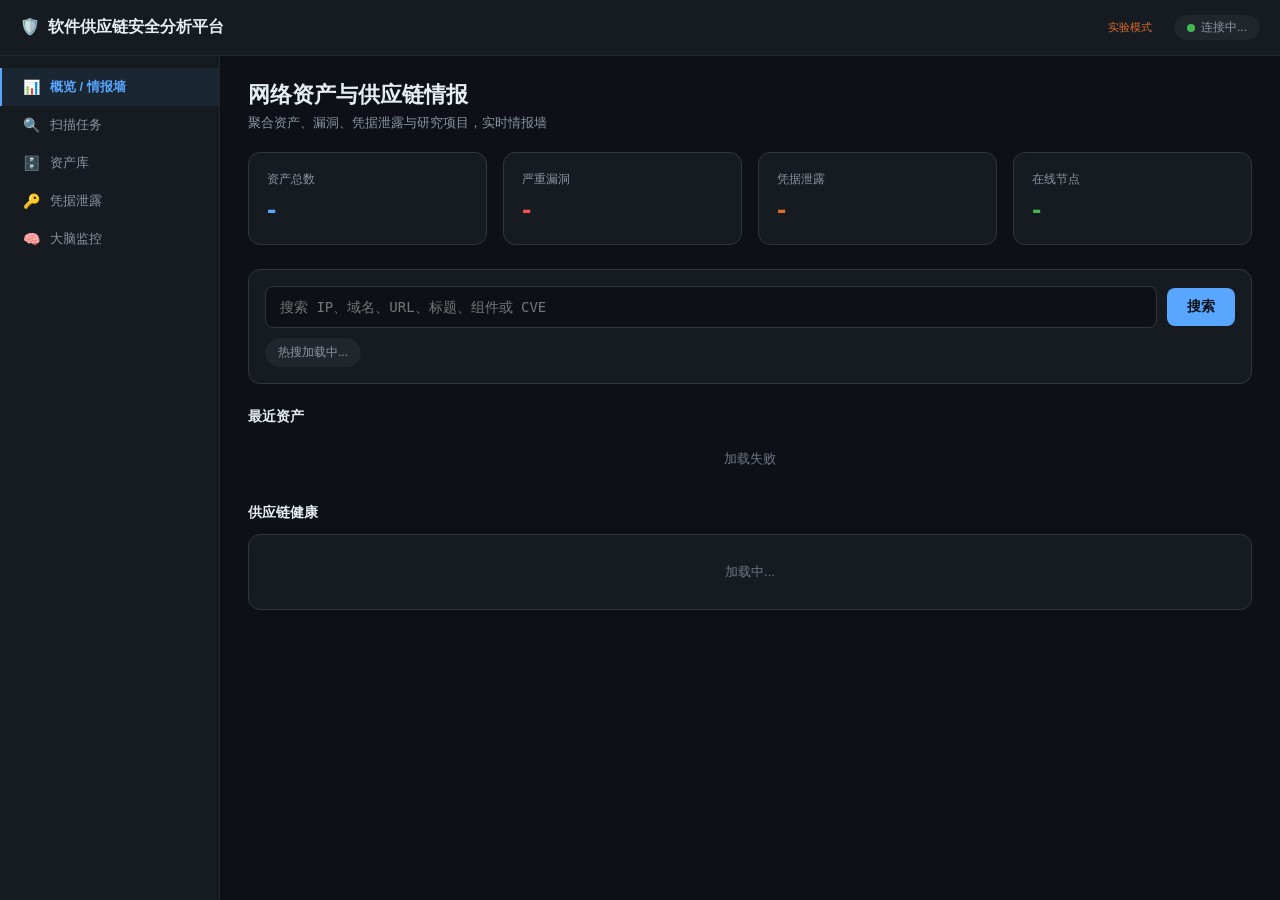
==== dashboard.html @ 1a02d007 "Add dashboard.html (Grok week-goal: notifier+Dify special+confidence)" ====
<!DOCTYPE html>
<html lang="zh-CN">
<head>
<meta charset="UTF-8">
<meta name="viewport" content="width=device-width, initial-scale=1.0">
<title>软件供应链安全分析平台</title>
<style>
/* ========== 设计令牌（GitHub 深色） ========== */
:root {
  --bg-primary: #0d1117;
  --bg-secondary: #161b22;
  --bg-tertiary: #21262d;
  --bg-inset: #12161c;
  --border: #30363d;
  --border-muted: #21262d;
  --text-primary: #e6edf3;
  --text-secondary: #8b949e;
  --text-tertiary: #6e7681;
  --accent-blue: #58a6ff;
  --accent-green: #3fb950;
  --accent-red: #f85149;
  --accent-orange: #db6d28;
  --accent-purple: #bc8cff;
  --sidebar-width: 220px;
  --topbar-height: 56px;
  --radius: 12px;
  --radius-sm: 8px;
  --font-mono: ui-monospace, SFMono-Regular, "SF Mono", Menlo, Consolas, monospace;
}
* { margin: 0; padding: 0; box-sizing: border-box; }
body {
  font-family: -apple-system, BlinkMacSystemFont, "Segoe UI", "PingFang SC", "Microsoft YaHei", sans-serif;
  background: var(--bg-primary);
  color: var(--text-primary);
  min-height: 100vh;
}
a { color: var(--accent-blue); text-decoration: none; }
a:hover { text-decoration: underline; }

/* ========== 顶部栏 ========== */
.topbar {
  position: fixed; top: 0; left: 0; right: 0;
  height: var(--topbar-height);
  background: var(--bg-secondary);
  border-bottom: 1px solid var(--border-muted);
  display: flex; align-items: center; padding: 0 20px;
  z-index: 100;
}
.topbar .brand { font-size: 16px; font-weight: 600; color: var(--text-primary); }
.topbar .brand-icon { color: var(--accent-blue); margin-right: 8px; }
.topbar .spacer { flex: 1; }
.topbar .status-badge {
  display: inline-flex; align-items: center; gap: 6px;
  padding: 3px 12px; border-radius: 20px; font-size: 12px;
  background: var(--bg-tertiary); color: var(--text-secondary);
  border: 1px solid var(--border-muted);
}
.topbar .status-dot { width: 8px; height: 8px; border-radius: 50%; background: var(--accent-green); }

/* ========== 侧边栏 ========== */
.sidebar {
  position: fixed; top: var(--topbar-height); bottom: 0; left: 0;
  width: var(--sidebar-width);
  background: var(--bg-secondary);
  border-right: 1px solid var(--border-muted);
  padding-top: 12px;
  z-index: 90;
}
.sidebar-item {
  display: flex; align-items: center; gap: 10px;
  padding: 10px 20px;
  color: var(--text-secondary);
  font-size: 13px;
  cursor: pointer;
  border-left: 2px solid transparent;
  user-select: none;
}
.sidebar-item:hover { color: var(--text-primary); background: var(--bg-tertiary); }
.sidebar-item.active {
  color: var(--accent-blue);
  border-left-color: var(--accent-blue);
  background: rgba(88, 166, 255, 0.08);
  font-weight: 600;
}
.sidebar-item .icon { width: 18px; text-align: center; font-size: 14px; }

/* ========== 主内容区 ========== */
.main {
  margin-left: var(--sidebar-width);
  padding-top: var(--topbar-height);
  min-height: 100vh;
}
.view { display: none; padding: 24px 28px; max-width: 1400px; }
.view.active { display: block; }
.page-title { font-size: 22px; font-weight: 600; margin-bottom: 4px; }
.page-desc { color: var(--text-secondary); font-size: 13px; margin-bottom: 20px; }

/* ========== KPI 卡片 ========== */
.kpi-grid { display: grid; grid-template-columns: repeat(auto-fit, minmax(180px, 1fr)); gap: 16px; margin-bottom: 24px; }
.kpi-card {
  background: var(--bg-secondary);
  border: 1px solid var(--border);
  border-radius: var(--radius);
  padding: 18px;
}
.kpi-card .label { color: var(--text-secondary); font-size: 12px; }
.kpi-card .value { font-size: 28px; font-weight: 700; margin-top: 6px; }
.kpi-card .value.blue { color: var(--accent-blue); }
.kpi-card .value.green { color: var(--accent-green); }
.kpi-card .value.red { color: var(--accent-red); }
.kpi-card .value.orange { color: var(--accent-orange); }
.kpi-card .value.purple { color: var(--accent-purple); }

/* ========== 通用卡片 ========== */
.card {
  background: var(--bg-secondary);
  border: 1px solid var(--border);
  border-radius: var(--radius);
  padding: 16px;
  margin-bottom: 16px;
}
.card h3 { font-size: 14px; font-weight: 600; margin-bottom: 12px; color: var(--text-primary); }
.card-header {
  display: flex; justify-content: space-between; align-items: center;
  margin-bottom: 12px; flex-wrap: wrap; gap: 8px;
}
.section-label { font-size: 14px; font-weight: 600; margin: 24px 0 12px; color: var(--text-primary); }

/* ========== 节点卡片 ========== */
.nodes-grid { display: grid; grid-template-columns: repeat(auto-fit, minmax(320px, 1fr)); gap: 16px; }
.node-card { background: var(--bg-secondary); border: 1px solid var(--border); border-radius: var(--radius); padding: 16px; }
.node-card.offline { opacity: 0.55; }
.node-head { display: flex; justify-content: space-between; align-items: center; margin-bottom: 12px; }
.node-name { font-weight: 600; font-size: 14px; }
.node-id { color: var(--text-secondary); font-size: 12px; font-family: var(--font-mono); }
.badge {
  padding: 2px 10px; border-radius: 20px; font-size: 11px; font-weight: 500;
}
.badge.online { background: rgba(63, 185, 80, .15); color: var(--accent-green); border: 1px solid rgba(63,185,80,.3); }
.badge.offline { background: rgba(248, 81, 73, .15); color: var(--accent-red); border: 1px solid rgba(248,81,73,.3); }
.metric-row { display: flex; justify-content: space-between; padding: 4px 0; font-size: 12px; }
.metric-row .k { color: var(--text-secondary); }
.metric-row .v { font-family: var(--font-mono); }
.bar { height: 6px; background: var(--bg-tertiary); border-radius: 3px; overflow: hidden; margin: 4px 0 8px; }
.bar-fill { height: 100%; border-radius: 3px; }
.bar-fill.cpu { background: var(--accent-blue); }
.bar-fill.mem { background: var(--accent-orange); }
.bar-fill.disk { background: var(--accent-green); }

/* ========== 图表区 ========== */
.charts { display: grid; grid-template-columns: repeat(auto-fit, minmax(320px, 1fr)); gap: 16px; margin-bottom: 16px; }
.chart-card { background: var(--bg-secondary); border: 1px solid var(--border); border-radius: var(--radius); padding: 16px; }
.chart-card h3 { font-size: 14px; margin-bottom: 12px; }

/* ========== 资产表 ========== */
.asset-table { width: 100%; border-collapse: collapse; font-size: 12px; }
.asset-table th { color: var(--text-secondary); text-align: left; padding: 8px; border-bottom: 1px solid var(--border); font-weight: 500; white-space: nowrap; }
.asset-table td { padding: 8px; border-bottom: 1px solid var(--border-muted); }
.asset-table tr:hover td { background: var(--bg-inset); }
.asset-table .mono { font-family: var(--font-mono); }
.asset-table .host { color: var(--accent-blue); }

/* ========== 实验列表 ========== */
.exp-item { background: var(--bg-secondary); border: 1px solid var(--border); border-radius: var(--radius-sm); padding: 10px 14px; margin-bottom: 8px; font-size: 13px; }
.exp-status { font-weight: 600; }
.exp-status.completed { color: var(--accent-green); }
.exp-status.error { color: var(--accent-red); }
.exp-status.planned { color: var(--accent-orange); }
.exp-detail { display: none; margin-top: 10px; }
.exp-detail .metric-row { padding: 6px 0; border-bottom: 1px solid var(--border-muted); }
.exp-detail .metric-row:last-child { border-bottom: none; }
.evidence-box { background: var(--bg-inset); border: 1px solid var(--border-muted); border-radius: var(--radius-sm); padding: 8px 12px; margin: 6px 0; }
.evidence-box .ev-target { font-family: var(--font-mono); color: var(--accent-blue); font-size: 12px; margin-bottom: 4px; }
.vuln-item { color: var(--accent-red); }
.vuln-high { color: var(--accent-orange); }
.secret-item { color: var(--accent-red); font-family: var(--font-mono); }

/* ========== 研究大脑 ========== */
.project-row { background: var(--bg-inset); border: 1px solid var(--border-muted); border-radius: var(--radius-sm); padding: 10px 12px; margin: 6px 0; display: flex; justify-content: space-between; align-items: center; }
.project-row .asset-num { color: var(--accent-blue); font-weight: 600; font-size: 18px; }
.rank-item { display: flex; justify-content: space-between; padding: 4px 0; font-size: 12px; }
.rank-top { color: var(--accent-orange); font-weight: 700; }

/* ========== 凭据泄露 ========== */
.leak-item { background: var(--bg-inset); border: 1px solid var(--border-muted); border-radius: var(--radius-sm); padding: 10px 12px; margin: 6px 0; }
.leak-item .leak-key { font-family: var(--font-mono); color: var(--accent-red); font-size: 12px; word-break: break-all; }
.leak-item .leak-meta { color: var(--text-secondary); font-size: 11px; margin-top: 4px; }
.tag { display: inline-block; padding: 1px 8px; border-radius: 4px; font-size: 11px; background: var(--bg-tertiary); color: var(--text-secondary); margin-right: 6px; }
.tag.blue { color: var(--accent-blue); }
.tag.green { color: var(--accent-green); }

/* ========== 对话 ========== */
.chat-box { background: var(--bg-secondary); border: 1px solid var(--border); border-radius: var(--radius); padding: 16px; }
.chat-history { max-height: 280px; overflow-y: auto; margin-bottom: 12px; }
.msg { margin-bottom: 8px; padding: 8px 12px; border-radius: var(--radius-sm); font-size: 13px; white-space: pre-wrap; line-height: 1.6; }
.msg.user { background: var(--bg-tertiary); text-align: right; }
.msg.bot { background: var(--bg-inset); border: 1px solid var(--border-muted); }
.chat-input { display: flex; gap: 8px; }
.chat-input input {
  flex: 1; background: var(--bg-primary); border: 1px solid var(--border);
  color: var(--text-primary); padding: 10px 12px; border-radius: var(--radius-sm);
  font-size: 14px; outline: none;
}
.chat-input input:focus { border-color: var(--accent-blue); }
.btn {
  background: var(--accent-blue); color: var(--bg-primary);
  border: none; padding: 10px 20px; border-radius: var(--radius-sm);
  cursor: pointer; font-size: 14px; font-weight: 600;
}
.btn:hover { filter: brightness(1.1); }
.btn-secondary {
  background: var(--bg-tertiary); color: var(--text-primary);
  border: 1px solid var(--border); padding: 8px 14px; border-radius: var(--radius-sm);
  cursor: pointer; font-size: 12px;
}
.btn-secondary:hover { background: var(--border); }
.chips { display: flex; gap: 8px; flex-wrap: wrap; margin-top: 12px; }
.chip {
  background: var(--bg-tertiary); color: var(--text-secondary);
  border: 1px solid var(--border-muted); padding: 5px 12px; border-radius: 20px;
  cursor: pointer; font-size: 12px;
}
.chip:hover { color: var(--text-primary); border-color: var(--border); }
.empty-hint { color: var(--text-tertiary); font-size: 13px; padding: 12px 0; text-align: center; }
.hint { color: var(--text-secondary); font-size: 12px; }
.skeleton { background: var(--bg-tertiary); border-radius: 4px; animation: pulse 1.5s infinite; }
@keyframes pulse { 0%,100% { opacity: 1; } 50% { opacity: .5; } }

/* ========== 扫描视图 ========== */
.query-box { display: flex; align-items: center; gap: 10px; }
.query-input {
  flex: 1; background: var(--bg-primary); border: 1px solid var(--border);
  color: var(--text-primary); padding: 12px 14px; border-radius: var(--radius-sm);
  font-family: var(--font-mono); font-size: 14px; outline: none;
}
.query-input:focus { border-color: var(--accent-blue); }
.progress-track { height: 12px; background: var(--bg-tertiary); border-radius: 6px; overflow: hidden; }
.progress-fill { height: 100%; background: var(--accent-blue); border-radius: 6px; transition: width .5s; }
.timeline { display: flex; gap: 0; margin-top: 12px; }
.timeline-step { flex: 1; text-align: center; padding: 8px; font-size: 12px; color: var(--text-secondary); position: relative; }
.timeline-step.done { color: var(--accent-green); }
.timeline-step.active { color: var(--accent-blue); font-weight: 600; }
.timeline-step::before {
  content: ''; position: absolute; top: -8px; left: 50%; transform: translateX(-50%);
  width: 8px; height: 8px; border-radius: 50%; background: var(--bg-tertiary);
}
.timeline-step.done::before { background: var(--accent-green); }
.timeline-step.active::before { background: var(--accent-blue); }

/* ========== 抽屉 ========== */
.drawer {
  position: fixed; top: var(--topbar-height); right: 0; bottom: 0;
  width: 540px; background: var(--bg-secondary);
  border-left: 1px solid var(--border);
  transform: translateX(100%); transition: transform .3s ease;
  z-index: 95; overflow-y: auto; padding: 20px;
}
.drawer.open { transform: translateX(0); }
.drawer-overlay {
  position: fixed; top: var(--topbar-height); right: 0; bottom: 0; left: var(--sidebar-width);
  background: rgba(0,0,0,.5); display: none; z-index: 94;
}
.drawer-overlay.open { display: block; }
.drawer-tabs { display: flex; gap: 16px; border-bottom: 1px solid var(--border); margin: 12px 0; }
.drawer-tab { padding: 8px 4px; font-size: 12px; color: var(--text-secondary); cursor: pointer; border-bottom: 2px solid transparent; }
.drawer-tab.active { color: var(--accent-blue); border-bottom-color: var(--accent-blue); font-weight: 600; }
.vuln-card { background: var(--bg-inset); border: 1px solid var(--border-muted); border-radius: var(--radius-sm); padding: 12px 14px; margin: 8px 0; }
.vuln-card .cve-id { font-family: var(--font-mono); font-size: 13px; }
.vuln-card .severity { font-size: 12px; font-weight: 600; }

@media (max-width: 900px) {
  .sidebar { display: none; }
  .main { margin-left: 0; }
  .drawer { width: 100%; }
}
</style>
</head>
<body>

<!-- ========== 顶部栏 ========== -->
<div class="topbar">
  <div class="brand"><span class="brand-icon">🛡️</span>软件供应链安全分析平台</div>
  <div class="spacer"></div>
  <span class="badge" style="color:var(--accent-orange);border-color:var(--accent-orange);margin-right:12px" id="mode-badge">实验模式</span>
  <div class="status-badge"><span class="status-dot"></span><span id="topbar-status">连接中...</span></div>
</div>

<!-- ========== 侧边栏 ========== -->
<div class="sidebar">
  <div class="sidebar-item active" data-view="overview" onclick="switchView('overview')"><span class="icon">📊</span>概览 / 情报墙</div>
  <div class="sidebar-item" data-view="scan" onclick="switchView('scan')"><span class="icon">🔍</span>扫描任务</div>
  <div class="sidebar-item" data-view="assets" onclick="switchView('assets')"><span class="icon">🗄️</span>资产库</div>
  <div class="sidebar-item" data-view="leaks" onclick="switchView('leaks')"><span class="icon">🔑</span>凭据泄露</div>
  <div class="sidebar-item" data-view="brain" onclick="switchView('brain')"><span class="icon">🧠</span>大脑监控</div>
</div>

<!-- ========== 主内容 ========== -->
<div class="main">

  <!-- ===== 概览 / 情报墙 ===== -->
  <div class="view active" id="view-overview">
    <div class="page-title">网络资产与供应链情报</div>
    <div class="page-desc">聚合资产、漏洞、凭据泄露与研究项目，实时情报墙</div>
    <div class="kpi-grid">
      <div class="kpi-card"><div class="label">资产总数</div><div class="value blue" id="kpi-assets">-</div></div>
      <div class="kpi-card"><div class="label">严重漏洞</div><div class="value red" id="kpi-vulns">-</div></div>
      <div class="kpi-card"><div class="label">凭据泄露</div><div class="value orange" id="kpi-leaks">-</div></div>
      <div class="kpi-card"><div class="label">在线节点</div><div class="value green" id="kpi-nodes">-</div></div>
    </div>
    <div class="card">
      <div class="query-box">
        <input class="query-input" id="overview-search" placeholder="搜索 IP、域名、URL、标题、组件或 CVE" onkeydown="if(event.key==='Enter')searchOverview()">
        <button class="btn" onclick="searchOverview()">搜索</button>
      </div>
      <div class="chips" id="hot-chips" style="margin-top:10px">
        <span class="chip" style="background:var(--bg-tertiary);color:var(--text-secondary);cursor:default">热搜加载中...</span>
      </div>
    </div>
    <div class="section-label">最近资产</div>
    <div id="overview-assets"><div class="empty-hint">加载中...</div></div>
    <div class="section-label">供应链健康</div>
    <div class="card" id="supply-overview"><div class="empty-hint">加载中...</div></div>
  </div>

  <!-- ===== 扫描任务 ===== -->
  <div class="view" id="view-scan">
    <div class="page-title">扫描任务</div>
    <div class="page-desc">输入有权测试的 URL，或使用 FOFA 发现资产</div>
    <div class="card">
      <div class="chips" style="margin-bottom:12px">
        <span class="chip" style="background:var(--accent-blue);color:var(--bg-primary);font-weight:600">FOFA 资产发现</span>
        <span class="chip">手动输入 URL</span>
      </div>
      <div class="query-box">
        <input class="query-input" id="scan-query" placeholder='title="管理后台" &amp;&amp; port="8080"'>
        <button class="btn" onclick="runScan()">开始分析</button>
      </div>
    </div>
    <div class="card">
      <h3>分析进度</h3>
      <div class="progress-track"><div class="progress-fill" id="scan-progress" style="width:0%"></div></div>
      <div style="display:flex;justify-content:space-between;margin-top:6px">
        <span class="hint" id="scan-status">等待任务...</span>
        <span class="hint" id="scan-pct">0%</span>
      </div>
      <div class="timeline">
        <div class="timeline-step active" id="tl-find">发现</div>
        <div class="timeline-step" id="tl-fingerprint">指纹</div>
        <div class="timeline-step" id="tl-vuln">漏洞</div>
        <div class="timeline-step" id="tl-ai">AI</div>
      </div>
    </div>
    <div id="scan-results"></div>
  </div>

  <!-- ===== 资产库 ===== -->
  <div class="view" id="view-assets">
    <div class="page-title">资产库</div>
    <div class="page-desc">FoFa 风格资产列表，点击查看详情</div>
    <div class="card">
      <div class="card-header">
        <h3>资产列表</h3>
        <div style="display:flex;gap:8px;align-items:center">
          <input class="query-input" id="asset-search" placeholder="搜索 host / ip / 标题" style="width:220px;padding:8px" onkeydown="if(event.key==='Enter')loadAssets()">
          <button class="btn-secondary" onclick="loadAssets()">搜索</button>
          <span class="hint" id="asset-count"></span>
        </div>
      </div>
      <div style="overflow-x:auto">
        <table class="asset-table">
          <thead><tr>
            <th>Host</th><th>IP</th><th>Port</th><th>协议</th><th>组件</th><th>风险</th><th>漏洞</th><th>标题</th><th>来源</th>
          </tr></thead>
          <tbody id="asset-table"><tr><td colspan="9" class="empty-hint">加载中...</td></tr></tbody>
        </table>
      </div>
    </div>
  </div>

  <!-- ===== 凭据泄露 ===== -->
  <div class="view" id="view-leaks">
    <div class="page-title">凭据泄露</div>
    <div class="page-desc">全量 API 遍历发现的 Provider / Base URL / API Key 三元组</div>
    <div class="kpi-grid" id="leak-kpis"></div>
    <div class="card">
      <div class="card-header">
        <h3>泄露记录</h3>
        <div style="display:flex;gap:8px">
          <button class="btn-secondary" onclick="loadLeaks()">刷新</button>
        </div>
      </div>
      <div id="leak-list"><div class="empty-hint">加载中...</div></div>
    </div>
  </div>

  <!-- ===== 大脑监控 ===== -->
  <div class="view" id="view-brain">
    <div class="page-title">大脑监控中心</div>
    <div class="page-desc">执行引擎实时状态 · 数据可视化 · 研究大脑情报</div>
    <div class="kpi-grid">
      <div class="kpi-card"><div class="label">节点总数</div><div class="value blue" id="s-nodes">-</div></div>
      <div class="kpi-card"><div class="label">在线节点</div><div class="value green" id="s-online">-</div></div>
      <div class="kpi-card"><div class="label">实验总数</div><div class="value" id="s-exp">-</div></div>
      <div class="kpi-card"><div class="label">完成实验</div><div class="value green" id="s-exp-ok">-</div></div>
      <div class="kpi-card"><div class="label">失败实验</div><div class="value red" id="s-exp-err">-</div></div>
    </div>
    <div class="section-label">执行引擎实时状态</div>
    <div class="nodes-grid" id="nodes-grid"><div class="empty-hint">加载中...</div></div>
    <div class="section-label">数据可视化</div>
    <div class="charts">
      <div class="chart-card"><h3>实验状态分布</h3><div id="chart-status"><div class="empty-hint">加载中...</div></div></div>
      <div class="chart-card"><h3>各节点实验数</h3><div id="chart-node"><div class="empty-hint">加载中...</div></div></div>
      <div class="chart-card"><h3>各项目实验数</h3><div id="chart-project"><div class="empty-hint">加载中...</div></div></div>
    </div>
    <div class="section-label">研究大脑情报</div>
    <div class="charts">
      <div class="chart-card" style="grid-column:1/-1">
        <div class="card-header"><h3>热门 GitHub 项目部署</h3><span class="hint" id="research-status"></span></div>
        <div id="project-deploy"><div class="empty-hint">加载中...</div></div>
      </div>
      <div class="chart-card" style="grid-column:1/-1">
        <div class="card-header">
          <h3>🎯 Dify 专项分析</h3>
          <div style="display:flex;gap:8px;align-items:center">
            <select id="proj-select" onchange="loadProjectAnalysis()" style="background:#0f1420;border:1px solid #2a3550;color:#e8eaf0;padding:6px 10px;border-radius:6px;font-size:12px;">
              <option value="dify">Dify</option>
              <option value="open-webui">Open WebUI</option>
              <option value="deeptutor">DeepTutor</option>
              <option value="anythingllm">AnythingLLM</option>
            </select>
            <button class="btn-secondary" onclick="loadProjectAnalysis()">刷新</button>
          </div>
        </div>
        <div id="project-analysis"><div class="empty-hint">加载中...</div></div>
      </div>
      <div class="chart-card"><h3>FoFa 热搜组件</h3><div id="fofa-hot"><div class="empty-hint">加载中...</div></div></div>
      <div class="chart-card"><h3>趋势信号</h3><div id="trend-signals"><div class="empty-hint">加载中...</div></div></div>
      <div class="chart-card"><h3>研究运行记录</h3><div id="research-runs"><div class="empty-hint">加载中...</div></div></div>
    </div>
    <div class="section-label">与大脑对话</div>
    <div class="chat-box">
      <div class="chat-history" id="chat-history">
        <div class="msg bot">你好！我是大脑控制台。可以查看节点状态、统计实验数据、下发扫描任务，或全量遍历 API 发现凭据泄露。</div>
      </div>
      <div class="chat-input">
        <input id="chat-input" placeholder="例如：查看所有节点状态 / 用 fofa 扫描 50 个 nginx 资产 / 统计实验数据" onkeydown="if(event.key==='Enter')sendChat()">
        <button class="btn" onclick="sendChat()">发送</button>
      </div>
      <div class="chips">
        <span class="chip" onclick="quickChat('查看所有节点状态')">节点状态</span>
        <span class="chip" onclick="quickChat('统计实验数据')">数据统计</span>
        <span class="chip" onclick="quickChat('用 fofa 扫描 50 个 nginx 资产')">fofa 扫描</span>
        <span class="chip" onclick="quickChat('检测漏洞')">漏洞检测</span>
        <span class="chip" onclick="quickChat('技术指纹')">技术指纹</span>
      </div>
    </div>
  </div>
</div>

<!-- ========== 抽屉 ========== -->
<div class="drawer-overlay" id="drawer-overlay" onclick="closeDrawer()"></div>
<div class="drawer" id="drawer">
  <div class="card-header">
    <h3>资产详情</h3>
    <div style="display:flex;gap:8px;align-items:center">
      <span class="badge" id="drawer-risk" style="display:none">INFO</span>
      <button class="btn-secondary" onclick="closeDrawer()">✕</button>
    </div>
  </div>
  <div id="drawer-host" style="font-family:var(--font-mono);color:var(--accent-blue);font-size:14px;margin-bottom:4px"></div>
  <div class="hint" id="drawer-meta" style="margin-bottom:12px"></div>
  <div class="drawer-tabs">
    <div class="drawer-tab active" data-tab="vuln" onclick="switchDrawerTab('vuln')">漏洞</div>
    <div class="drawer-tab" data-tab="tech" onclick="switchDrawerTab('tech')">组件树</div>
    <div class="drawer-tab" data-tab="supply" onclick="switchDrawerTab('supply')">供应链</div>
    <div class="drawer-tab" data-tab="api" onclick="switchDrawerTab('api')">API</div>
    <div class="drawer-tab" data-tab="secret" onclick="switchDrawerTab('secret')">敏感信息</div>
  </div>
  <div id="drawer-content"><div class="empty-hint">加载中...</div></div>
</div>

<script>
const TOKEN = '';
const VIEWS = ['overview','scan','assets','leaks','brain'];

async function api(path, method='GET', body=null) {
  const headers = {'Content-Type': 'application/json'};
  if (TOKEN) headers['X-Lab-Token'] = TOKEN;
  // 通过 nginx 反代访问时（/sc/ 前缀），API 请求也带上前缀，走同一后端
  const base = window.location.pathname.startsWith('/sc/') ? '/sc' : '';
  const opts = {method, headers};
  if (body) opts.body = JSON.stringify(body);
  const r = await fetch(base + path, opts);
  return r.json();
}
function escapeHtml(s) {
  return String(s ?? '').replace(/&/g,'&amp;').replace(/</g,'&lt;').replace(/>/g,'&gt;').replace(/"/g,'&quot;');
}
function fmtBytes(b) {
  if (!b) return 'N/A';
  if (b > 1024**3) return (b/1024**3).toFixed(1)+'G';
  if (b > 1024**2) return (b/1024**2).toFixed(1)+'M';
  return (b/1024).toFixed(1)+'K';
}
function pct(u,t) { return t ? Math.round(u/t*100) : 0; }

/* ===== 视图切换 ===== */
function switchView(v) {
  document.querySelectorAll('.sidebar-item').forEach(i => i.classList.toggle('active', i.dataset.view === v));
  document.querySelectorAll('.view').forEach(x => x.classList.toggle('active', x.id === 'view-' + v));
}
function setSearch(q) {
  document.getElementById('overview-search').value = q;
  switchView('scan');
  document.getElementById('scan-query').value = q;
}

/* ===== 概览 ===== */
async function loadOverview() {
  try {
    const [mon, assets, leaks, sc] = await Promise.all([
      api('/api/monitor/overview'), api('/api/assets?limit=50'), api('/api/leaks/stats'),
      api('/api/supply-chain/overview')
    ]);
    document.getElementById('kpi-assets').textContent = (sc.total_assets||0) + ' 资产';
    document.getElementById('kpi-vulns').textContent = (sc.vuln_total||0) + ' 漏洞';
    document.getElementById('kpi-leaks').textContent = leaks.total || 0;
    document.getElementById('kpi-nodes').textContent = (mon.summary?.online_nodes||0) + '/' + (mon.summary?.total_nodes||0);
    const el = document.getElementById('overview-assets');
    const list = assets.assets || [];
    el.innerHTML = list.slice(0, 6).map(a => {
      const risk = (a.risk_level || '').toUpperCase();
      const riskColor = risk.includes('CRIT') ? 'var(--accent-red)' : risk.includes('HIGH') ? 'var(--accent-orange)' : risk.includes('MED') ? '#d29922' : 'var(--text-secondary)';
      return `
      <div class="node-card" style="margin-bottom:8px;cursor:pointer" onclick="openAssetDetail('${escapeHtml(a.host||a.ip||'')}')">
        <div style="display:flex;justify-content:space-between;align-items:center">
          <div>
            <div style="font-family:var(--font-mono);color:var(--accent-blue)">${escapeHtml(a.host||a.ip)}</div>
            <div class="hint">${escapeHtml((a.components||[]).map(c=>c.name).join(',')||a.server||a.protocol||'')} · ${escapeHtml(a.ip||'')}${a.country?' · '+escapeHtml(a.country):''}</div>
          </div>
          <div style="display:flex;gap:6px;align-items:center">
            <span class="badge" style="color:${riskColor};border-color:${riskColor}">${escapeHtml(risk||'')}</span>
            <span class="tag blue">${escapeHtml(String(a.port||''))}</span>
          </div>
        </div>
      </div>`;
    }).join('') || '<div class="empty-hint">暂无资产，先在对话区下发 fofa 扫描任务</div>';
    // 供应链健康摘要
    renderSupplyChain(sc);
  } catch(e) { document.getElementById('overview-assets').innerHTML = '<div class="empty-hint">加载失败</div>'; }
}
function renderSupplyChain(sc) {
  const el = document.getElementById('supply-overview');
  if (!el) return;
  const rb = sc.risk_buckets || {};
  const total = Object.values(rb).reduce((a,b)=>a+b,0);
  const critical = (rb.CRITICAL||0) + (rb.HIGH||0);
  el.innerHTML = `
    <div class="metric-row"><span class="k">平均组件数 / 资产</span><span class="v">${sc.avg_components||0}</span></div>
    <div class="metric-row"><span class="k">高危+严重资产</span><span class="v" style="color:${critical?'var(--accent-red)':'var(--accent-green)'}">${critical} / ${total}</span></div>
    <div class="metric-row"><span class="k">API 暴露率</span><span class="v">${sc.api_exposed_assets||0} 资产 · ${Math.round((sc.api_exposure_rate||0)*100)}%</span></div>
    <div class="metric-row"><span class="k">风险分布</span><span class="v">${Object.entries(rb).filter(([k])=>k!=='INFO').map(([k,v])=>`${k}:${v}`).join(' · ')||'-'}</span></div>
    ${(sc.top_risk_components||[]).length ? `<div style="margin-top:8px"><div class="hint">高风险组件 Top5：</div>` +
      sc.top_risk_components.slice(0,5).map(c => `<div class="metric-row"><span class="k">${escapeHtml(c.component)}</span><span class="v vuln-item">${c.vuln_count} 漏洞${c.critical?' · '+c.critical+' CRIT':''}</span></div>`).join('') + '</div>' : ''}`;
}

/* ===== 扫描 ===== */
async function runScan() {
  const q = document.getElementById('scan-query').value.trim();
  if (!q) return;
  document.getElementById('scan-status').textContent = '正在下发任务...';
  document.getElementById('scan-progress').style.width = '10%';
  document.getElementById('scan-pct').textContent = '10%';
  const r = await api('/api/chat', 'POST', {message: '用 fofa 扫描 ' + q});
  document.getElementById('scan-status').textContent = r.reply || r.error || '已下发';
  document.getElementById('scan-progress').style.width = '30%';
  document.getElementById('scan-pct').textContent = '30%';
  setTimeout(loadScanResults, 5000);
}
async function loadScanResults() {
  const d = await api('/api/experiments');
  const el = document.getElementById('scan-results');
  const list = d.experiments || [];
  if (!list.length) { el.innerHTML = ''; return; }
  const latest = list[0];
  document.getElementById('scan-status').textContent = latest.public_observation || latest.status;
  document.getElementById('scan-progress').style.width = '100%';
  document.getElementById('scan-pct').textContent = '100%';
  document.getElementById('tl-find').classList.add('done');
  document.getElementById('tl-fingerprint').classList.add('done');
  document.getElementById('tl-vuln').classList.add('done');
  el.innerHTML = renderExperiments(list.slice(0,5));
}

/* ===== 资产库 ===== */
async function loadAssets() {
  const q = document.getElementById('asset-search')?.value.trim() || '';
  const url = q ? '/api/assets?query=' + encodeURIComponent(q) : '/api/assets?limit=100';
  const d = await api(url);
  document.getElementById('asset-count').textContent = '共 ' + d.total + ' 个';
  const tbody = document.getElementById('asset-table');
  tbody.innerHTML = '';
  if (!d.assets?.length) { tbody.innerHTML = '<tr><td colspan="9" class="empty-hint">暂无资产</td></tr>'; return; }
  d.assets.forEach(a => {
    const tr = document.createElement('tr');
    tr.style.cursor = 'pointer';
    tr.onclick = () => openAssetDetail(a.host || a.ip || a.url || '');
    const risk = (a.risk_level || '').toUpperCase();
    const riskColor = risk.includes('CRIT') ? 'var(--accent-red)' : risk.includes('HIGH') ? 'var(--accent-orange)' : risk.includes('MED') ? '#d29922' : 'var(--text-secondary)';
    const components = (a.components || []).map(c => c.name).join(', ').slice(0, 30);
    tr.innerHTML = `
      <td class="mono host">${escapeHtml(a.host||a.url||'-')}</td>
      <td class="mono">${escapeHtml(a.ip||'-')}</td>
      <td class="mono">${escapeHtml(String(a.port||'-'))}</td>
      <td>${escapeHtml(a.protocol||'-')}</td>
      <td>${escapeHtml(components||'-')}</td>
      <td><span class="badge" style="color:${riskColor};border-color:${riskColor}">${escapeHtml(risk||'-')}</span></td>
      <td class="mono">${a.vuln_count!=null?a.vuln_count:'-'}</td>
      <td>${escapeHtml((a.title||'').slice(0,30)||'-')}</td>
      <td class="hint">${escapeHtml(a.project_slug||'-')}</td>`;
    tbody.appendChild(tr);
  });
}

/* ===== 抽屉 ===== */
async function openAssetDetail(host) {
  document.getElementById('drawer-host').textContent = host || '';
  document.getElementById('drawer').classList.add('open');
  document.getElementById('drawer-overlay').classList.add('open');
  document.getElementById('drawer-content').innerHTML = '<div class="empty-hint">加载中...</div>';
  const riskEl = document.getElementById('drawer-risk');
  const metaEl = document.getElementById('drawer-meta');
  riskEl.style.display = 'none';
  metaEl.textContent = '';
  try {
    const d = await api('/api/asset/detail?host=' + encodeURIComponent(host));
    if (d.error) {
      document.getElementById('drawer-content').innerHTML = `<div class="empty-hint">${escapeHtml(d.error)}，可下发 deep_analysis 任务分析该资产</div>`;
      return;
    }
    // 风险徽标
    const risk = (d.risk_level || 'INFO').toUpperCase();
    const riskColor = risk.includes('CRIT') ? 'var(--accent-red)' : risk.includes('HIGH') ? 'var(--accent-orange)' : risk.includes('MED') ? '#d29922' : risk.includes('LOW') ? 'var(--accent-blue)' : 'var(--text-secondary)';
    riskEl.textContent = risk;
    riskEl.style.display = 'inline-block';
    riskEl.style.color = riskColor;
    riskEl.style.borderColor = riskColor;
    // 元信息
    const meta = [];
    if (d.asset) {
      if (d.asset.ip) meta.push('IP: ' + d.asset.ip);
      if (d.asset.port) meta.push('端口: ' + d.asset.port);
      if (d.asset.protocol) meta.push(d.asset.protocol);
      if (d.asset.country) meta.push(d.asset.country + (d.asset.city ? '/' + d.asset.city : ''));
      if (d.asset.title) meta.push(d.asset.title);
    }
    if (d.vuln_count) meta.push('漏洞 ' + d.vuln_count);
    if (d.tech_count) meta.push('组件 ' + d.tech_count);
    if (d.project_slug) meta.push('项目 ' + d.project_slug);
    if (d.data_source) meta.push('来源 ' + d.data_source);
    if (d.confidence) meta.push('置信度 ' + d.confidence);
    if (d.analyzed_at) meta.push('分析于 ' + new Date(d.analyzed_at*1000).toLocaleString());
    metaEl.textContent = meta.join(' · ');
    // 渲染各面板
    const vulns = (d.vulnerabilities || []).slice(0, 30).map(v => `
      <div class="vuln-card">
        <div style="display:flex;justify-content:space-between;align-items:center">
          <div class="cve-id">${escapeHtml(v.cve_id||v.id||'漏洞')}</div>
          <span class="badge" style="color:${(v.severity||'').includes('CRIT')?'var(--accent-red)':(v.severity||'').includes('HIGH')?'var(--accent-orange)':'#d29922'};border-color:${(v.severity||'').includes('CRIT')?'var(--accent-red)':(v.severity||'').includes('HIGH')?'var(--accent-orange)':'#d29922'}">${escapeHtml(v.severity||'')}${v.cvss_score?' '+v.cvss_score:''}</span>
        </div>
        <div class="leak-meta">${escapeHtml(v.component||'')}${v.affected_versions?' · '+escapeHtml(String(v.affected_versions).slice(0,60)):''}</div>
        ${v.title&&v.title!==(v.cve_id||'')?`<div class="hint">${escapeHtml(String(v.title).slice(0,100))}</div>`:''}
      </div>`).join('') || '<div class="hint">无已知漏洞</div>';
    const techs = (d.technologies || []).map(t => `
      <div class="metric-row">
        <span class="k">${escapeHtml(t.name||'')}</span>
        <span class="v">${escapeHtml(t.version||'')}${t.category?' · '+escapeHtml(t.category):''}</span>
      </div>`).join('') || '<div class="hint">无组件指纹</div>';
    const supplies = (d.supply_chains || []).map(s => `
      <div class="metric-row"><span class="k">${escapeHtml(s.component||s.name||'')}</span><span class="v">${escapeHtml(s.chain||s.dependency_chain||s.path||'')}</span></div>`).join('') || '<div class="hint">无供应链链数据</div>';
    const apis = (d.api_endpoints || []).map(a => {
      const url = a.url || a.endpoint || a.path || '';
      return `<div class="leak-item">
        <div class="leak-key mono">${escapeHtml(String(a.method||'GET').toUpperCase())} ${escapeHtml(url)}</div>
        <div class="leak-meta">${a.risk_level?escapeHtml(a.risk_level):''}${a.auth_required!=null?' · 鉴权:'+(a.auth_required?'需要':'未鉴权'):''}${a.sensitive_params?escapeHtml(' · '+a.sensitive_params):''}</div>
      </div>`;
    }).join('') || '<div class="hint">无 API 端点数据</div>';
    const secrets = (d.credential_leaks||[]).map(l => `
      <div class="leak-item" style="border-color:var(--accent-red)">
        <div class="leak-key" style="color:var(--accent-red)">🔑 ${escapeHtml(l.provider||'unknown')}: ${escapeHtml(l.api_key_masked||'')}</div>
        <div class="leak-meta">Base URL: ${escapeHtml(l.base_url||'-')} · ${escapeHtml(l.secret_type||'')} · 来源: ${escapeHtml(l.source_path||'-')}</div>
      </div>`).join('')
      + (d.sensitive_hits||[]).concat(d.js_secret_scan||[]).map(s => `
      <div class="leak-item">
        <div class="leak-key">${escapeHtml(s.secret_type||s.type||'')}: ${escapeHtml(s.value_masked||s.detail||'')}</div>
        <div class="leak-meta">${escapeHtml(s.source||s.path||s.endpoint||'')}</div>
      </div>`).join('') || '<div class="hint">无敏感信息</div>';
    document.getElementById('drawer-content').innerHTML = `
      <div data-panel="vuln">${vulns}</div>
      <div data-panel="tech" style="display:none">${techs}</div>
      <div data-panel="supply" style="display:none">${supplies}</div>
      <div data-panel="api" style="display:none">${apis}</div>
      <div data-panel="secret" style="display:none">${secrets}</div>`;
    // 默认切回漏洞面板
    switchDrawerTab('vuln');
  } catch(e) {
    document.getElementById('drawer-content').innerHTML = '<div class="empty-hint">加载失败: ' + escapeHtml(String(e)) + '</div>';
  }
}
function closeDrawer() {
  document.getElementById('drawer').classList.remove('open');
  document.getElementById('drawer-overlay').classList.remove('open');
}
function switchDrawerTab(tab) {
  document.querySelectorAll('.drawer-tab').forEach(t => t.classList.toggle('active', t.dataset.tab === tab));
  document.querySelectorAll('#drawer-content [data-panel]').forEach(p => p.style.display = p.dataset.panel === tab ? 'block' : 'none');
}

/* ===== 凭据泄露 ===== */
async function loadLeaks() {
  try {
    const [list, stats] = await Promise.all([api('/api/leaks?limit=100'), api('/api/leaks/stats')]);
    const kpi = document.getElementById('leak-kpis');
    const byType = stats.by_type || {};
    kpi.innerHTML = `
      <div class="kpi-card"><div class="label">泄露总数</div><div class="value red">${stats.total||0}</div></div>
      <div class="kpi-card"><div class="label">LLM API Key</div><div class="value orange">${byType['LLM API Key']||0}</div></div>
      <div class="kpi-card"><div class="label">敏感信息</div><div class="value">${Object.entries(byType).filter(([k])=>k!=='LLM API Key').reduce((a,[,v])=>a+v,0)}</div></div>`;
    const el = document.getElementById('leak-list');
    const leaks = list.leaks || [];
    if (!leaks.length) { el.innerHTML = '<div class="empty-hint">暂无泄露记录，下发 api_crawl 任务扫描资产</div>'; return; }
    el.innerHTML = leaks.map(l => `
      <div class="leak-item">
        <div class="leak-key">${escapeHtml(l.api_key_masked||'(敏感信息)')}</div>
        <div style="display:flex;flex-wrap:wrap;gap:6px;margin-top:6px">
          <span class="tag blue">${escapeHtml(l.provider||'unknown')}</span>
          <span class="tag">${escapeHtml(l.secret_type||'')}</span>
          <span class="tag green">${escapeHtml(l.target||'')}</span>
        </div>
        <div class="leak-meta">Base URL: ${escapeHtml(l.base_url||'-')} · 来源: ${escapeHtml(l.source_path||'-')} · 节点: ${escapeHtml(l.node_id||'-')}</div>
      </div>`).join('');
  } catch(e) {
    document.getElementById('leak-list').innerHTML = '<div class="empty-hint">加载失败: ' + escapeHtml(String(e)) + '</div>';
  }
}

/* ===== 大脑监控 ===== */
async function loadMonitor() {
  const d = await api('/api/monitor/overview');
  const s = d.summary || {};
  document.getElementById('s-nodes').textContent = s.total_nodes || 0;
  document.getElementById('s-online').textContent = s.online_nodes || 0;
  document.getElementById('s-exp').textContent = s.total_experiments || 0;
  document.getElementById('s-exp-ok').textContent = s.completed_experiments || 0;
  document.getElementById('s-exp-err').textContent = s.error_experiments || 0;
  document.getElementById('topbar-status').textContent = (s.online_nodes||0) + '/' + (s.total_nodes||0) + ' 节点在线';
  // 数据量判定：生产模式 vs 实验模式
  const modeEl = document.getElementById('mode-badge');
  if (modeEl) {
    if ((s.total_experiments||0) >= 20) {
      modeEl.textContent = '生产模式';
      modeEl.style.color = 'var(--accent-green)';
      modeEl.style.borderColor = 'var(--accent-green)';
    } else {
      modeEl.textContent = '实验模式';
      modeEl.style.color = 'var(--accent-orange)';
      modeEl.style.borderColor = 'var(--accent-orange)';
    }
  }
  const grid = document.getElementById('nodes-grid');
  grid.innerHTML = '';
  (d.nodes||[]).forEach(n => {
    const m = n.metrics || {};
    const cpu = m.cpu_percent != null ? m.cpu_percent : 0;
    const memPct = pct(m.mem_used, m.mem_total);
    const diskPct = pct((m.disk_total||0)-(m.disk_free||0), m.disk_total);
    const card = document.createElement('div');
    card.className = 'node-card' + (n.online ? '' : ' offline');
    card.innerHTML = `
      <div class="node-head">
        <div><div class="node-name">${escapeHtml(n.name||n.node_id)}</div><div class="node-id">${escapeHtml(n.node_id||'')}</div></div>
        <span class="badge ${n.online?'online':'offline'}">${n.online?'在线':'离线'}</span>
      </div>
      <div class="metric-row"><span class="k">CPU</span><span class="v">${cpu}%</span></div>
      <div class="bar"><div class="bar-fill cpu" style="width:${Math.min(cpu,100)}%"></div></div>
      <div class="metric-row"><span class="k">内存</span><span class="v">${fmtBytes(m.mem_used)} / ${fmtBytes(m.mem_total)}</span></div>
      <div class="bar"><div class="bar-fill mem" style="width:${Math.min(memPct,100)}%"></div></div>
      <div class="metric-row"><span class="k">磁盘</span><span class="v">${fmtBytes((m.disk_total||0)-(m.disk_free||0))} / ${fmtBytes(m.disk_total)}</span></div>
      <div class="bar"><div class="bar-fill disk" style="width:${Math.min(diskPct,100)}%"></div></div>
      <div class="metric-row"><span class="k">负载</span><span class="v">${m.load1??'N/A'} / ${m.load5??'N/A'} / ${m.load15??'N/A'}</span></div>
      <div class="metric-row"><span class="k">能力</span><span class="v">${(n.capabilities||[]).join(', ')}</span></div>`;
    grid.appendChild(card);
  });
  if (!(d.nodes||[]).length) grid.innerHTML = '<div class="empty-hint">暂无节点</div>';
}

async function loadAnalytics() {
  const d = await api('/api/analytics');
  const byStatus = d.by_status || {};
  const total = Object.values(byStatus).reduce((a,b)=>a+b,0);
  document.getElementById('chart-status').innerHTML = Object.entries(byStatus).map(([k,v]) =>
    `<div class="metric-row"><span class="k">${escapeHtml(k)}</span><span class="v">${v} (${total?Math.round(v/total*100):0}%)</span></div>`).join('') || '<div class="empty-hint">暂无数据</div>';
  const byNode = d.by_node || {};
  const nt = Object.values(byNode).reduce((a,b)=>a+b,0);
  document.getElementById('chart-node').innerHTML = Object.entries(byNode).map(([k,v]) => {
    const p = nt ? Math.round(v/nt*100) : 0;
    return `<div class="metric-row"><span class="k">${escapeHtml(k)}</span><span class="v">${v} 条</span></div><div class="bar"><div class="bar-fill cpu" style="width:${p}%"></div></div>`;
  }).join('') || '<div class="empty-hint">暂无数据</div>';
  const byProject = d.by_project || {};
  const pt = Object.values(byProject).reduce((a,b)=>a+b,0);
  document.getElementById('chart-project').innerHTML = Object.entries(byProject).map(([k,v]) => {
    const p = pt ? Math.round(v/pt*100) : 0;
    return `<div class="metric-row"><span class="k">${escapeHtml(k)}</span><span class="v">${v} 条</span></div><div class="bar"><div class="bar-fill mem" style="width:${p}%"></div></div>`;
  }).join('') || '<div class="empty-hint">暂无数据</div>';
}

async function loadResearch() {
  const d = await api('/api/research/overview');
  document.getElementById('research-status').textContent = (d.enabled ? '运行中' : '已禁用') + ' · ' + d.model + ' · 周期 ' + Math.round((d.interval_seconds||0)/60) + ' 分钟';
  const proj = document.getElementById('project-deploy');
  const projects = d.projects || [];
  proj.innerHTML = projects.map(p => `
    <div class="project-row">
      <div>
        <div><strong>${escapeHtml(p.name||'')}</strong> <span class="hint">${escapeHtml(p.category||'')} · P${p.priority||'-'}</span></div>
        <div class="hint">${p.repository?`<a href="${escapeHtml(p.repository)}" target="_blank">${escapeHtml(p.repository)}</a>`:''}</div>
        <div class="hint" style="margin-top:4px">
          ${p.discovery_query?`<span class="chip" onclick="setSearch('${escapeHtml(p.discovery_query)}')" title="点击搜索">🔎 ${escapeHtml(String(p.discovery_query).slice(0,30))}</span>`:''}
          ${p.critical_cves&&p.critical_cves.length?`<span class="badge" style="color:var(--accent-red);border-color:var(--accent-red)">高危 ${p.critical_cves.length}</span>`:''}
        </div>
      </div>
      <div style="text-align:right;flex-shrink:0;margin-left:12px">
        <div><span class="asset-num">${p.asset_count||0}</span> <span class="hint">资产</span></div>
        <div class="hint" style="color:var(--accent-green)">已分析 ${p.analyzed_count||0}</div>
        ${p.deployment_estimate?`<div class="hint">估算 ${p.deployment_estimate}</div>`:''}
      </div>
    </div>`).join('') || '<div class="empty-hint">暂无项目</div>';
  const signals = (d.trends && d.trends.signals) || [];
  // 热搜组件 → 动态快捷标签
  const chipsEl = document.getElementById('hot-chips');
  if (chipsEl) {
    const hotNames = signals.slice(0, 8).map(s => s.name).filter(Boolean);
    if (hotNames.length) {
      chipsEl.innerHTML = hotNames.map(n => `<span class="chip" onclick="setSearch('${escapeHtml(n)}')">${escapeHtml(n)} 🔥</span>`).join('')
        + `<span class="chip" onclick="setSearch('app=&quot;NGINX&quot;')">Nginx</span>
           <span class="chip" onclick="setSearch('title=&quot;Dify&quot;')">Dify</span>
           <span class="chip" onclick="setSearch('title=&quot;管理后台&quot;')">管理后台</span>`;
    }
  }
  document.getElementById('fofa-hot').innerHTML = signals.slice(0,12).map((s,i) => `
    <div class="rank-item"><span class="k ${i<3?'rank-top':''}">${i+1}. ${escapeHtml(s.name||'')} ${s.is_hot?'🔥':''}</span><span class="v">${s.hot_score||0}</span></div>`).join('') || '<div class="empty-hint">暂无热搜</div>';
  document.getElementById('trend-signals').innerHTML = signals.slice(0,10).map(s => `
    <div class="metric-row"><span class="k">${escapeHtml(s.name||'')}</span><span class="v">${escapeHtml(s.status||'')} · ${s.momentum||0}</span></div>`).join('') || '<div class="empty-hint">暂无信号</div>';
  const runs = d.runs || [];
  document.getElementById('research-runs').innerHTML = runs.slice(0,8).map(r => `
    <div class="metric-row"><span class="k">${escapeHtml(r.project_name||'')}</span><span class="v" style="color:${r.status==='completed'?'var(--accent-green)':r.status==='error'?'var(--accent-red)':'var(--accent-orange)'}">${r.status||''} · ${r.discovered_count||0} 发现</span></div>`).join('') || '<div class="empty-hint">暂无运行记录</div>';
}

/* ===== 项目专项分析（Dify 样板间）===== */
async function loadProjectAnalysis() {
  const slug = document.getElementById('proj-select')?.value || 'dify';
  const el = document.getElementById('project-analysis');
  el.innerHTML = '<div class="empty-hint">加载中...</div>';
  try {
    const d = await api('/api/analysis/project?slug=' + encodeURIComponent(slug));
    const vs = d.version_distribution || [];
    const cs = d.component_distribution || [];
    const riskColor = d.critical_hits ? 'var(--accent-red)' : d.high_hits ? 'var(--accent-orange)' : 'var(--accent-green)';
    el.innerHTML = `
      <div style="display:flex;gap:16px;flex-wrap:wrap;margin-bottom:12px">
        <div class="kpi-card" style="flex:1;min-width:120px"><div class="label">总资产</div><div class="value blue">${d.total_assets||0}</div></div>
        <div class="kpi-card" style="flex:1;min-width:120px"><div class="label">已分析</div><div class="value">${d.analyzed_assets||0}</div></div>
        <div class="kpi-card" style="flex:1;min-width:120px"><div class="label">CRITICAL 命中</div><div class="value" style="color:${riskColor}">${d.critical_hits||0}</div></div>
        <div class="kpi-card" style="flex:1;min-width:120px"><div class="label">HIGH 命中</div><div class="value orange">${d.high_hits||0}</div></div>
        <div class="kpi-card" style="flex:1;min-width:120px"><div class="label">API 暴露</div><div class="value">${d.api_exposed_assets||0}</div></div>
        <div class="kpi-card" style="flex:1;min-width:120px"><div class="label">已复验</div><div class="value green">${d.verified_assets||0}</div></div>
      </div>
      <div style="display:flex;gap:12px;flex-wrap:wrap">
        <div style="flex:1;min-width:220px">
          <div class="hint" style="margin-bottom:6px">版本分布 Top10</div>
          ${vs.slice(0,10).map(([k,v]) => `<div class="metric-row"><span class="k mono">${escapeHtml(k)}</span><span class="v">${v} 例</span></div>`).join('') || '<div class="hint">暂无版本数据</div>'}
        </div>
        <div style="flex:1;min-width:220px">
          <div class="hint" style="margin-bottom:6px">组件分布 Top10</div>
          ${cs.slice(0,10).map(([k,v]) => `<div class="metric-row"><span class="k">${escapeHtml(k)}</span><span class="v">${v} 例</span></div>`).join('') || '<div class="hint">暂无组件数据</div>'}
        </div>
        <div style="flex:1;min-width:260px">
          <div class="hint" style="margin-bottom:6px">高危 CVE Top</div>
          ${(d.top_cves||[]).slice(0,8).map(c => `<div class="metric-row"><span class="k" style="color:${c.severity==='CRITICAL'?'var(--accent-red)':'var(--accent-orange)'}">${escapeHtml(c.cve)}</span><span class="v">${c.count} 资产</span></div>`).join('') || '<div class="hint">无高危 CVE</div>'}
        </div>
      </div>
      ${d.fofa_query ? `<div style="margin-top:12px;display:flex;gap:8px;align-items:center;flex-wrap:wrap">
        <span class="hint">FOFA 语法：</span>
        <code class="mono" style="background:var(--bg-tertiary);padding:4px 8px;border-radius:4px;border:1px solid var(--border)">${escapeHtml(d.fofa_query)}</code>
        <button class="btn-secondary" onclick="navigator.clipboard.writeText('${escapeHtml(d.fofa_query)}')">复制</button>
        <button class="btn-secondary" onclick="setSearch('${escapeHtml(d.fofa_query)}')">🔎 在扫描页使用</button>
      </div>` : ''}`;
  } catch(e) {
    el.innerHTML = '<div class="empty-hint">加载失败: ' + escapeHtml(String(e)) + '</div>';
  }
}

/* ===== 实验渲染 ===== */
function renderExperiments(list) {
  return list.map(e => `
    <div class="exp-item">
      <div style="display:flex;justify-content:space-between;cursor:pointer" onclick="this.parentElement.querySelector('.exp-detail').style.display = this.parentElement.querySelector('.exp-detail').style.display==='none'?'block':'none'">
        <div>
          <strong>${escapeHtml(e.project_name||e.project_slug||'未知')}</strong>
          <span class="hint"> ${escapeHtml(e.node_id||'')} · ${new Date((e.created_at||0)*1000).toLocaleString()}</span>
          <div class="hint">${escapeHtml((e.public_observation||'').slice(0,80))}</div>
        </div>
        <span class="exp-status ${e.status}">${e.status} ▾</span>
      </div>
      <div class="exp-detail">
        ${renderEvidence(e.evidence)}
      </div>
    </div>`).join('');
}
function renderEvidence(ev) {
  if (!Array.isArray(ev) || !ev.length) return '<div class="hint" style="padding:8px 0">无 evidence</div>';
  return ev.map((item,i) => {
    const target = item.target || item.url || item.host || ('条目 '+(i+1));
    let rows = '';
    if (item.technologies?.length) rows += `<div class="metric-row"><span class="k">技术栈</span><span class="v">${escapeHtml(item.technologies.map(t=>(t.name||'')+(t.version?' '+t.version:'')).join('，'))}</span></div>`;
    if (item.vulnerabilities?.length) rows += `<div class="metric-row"><span class="k">漏洞</span><span class="v" style="text-align:right">${item.vulnerabilities.map(v=>`<span class="vuln-item">${escapeHtml(v.cve_id||v.id||v.name||'漏洞')}</span>`).join('<br>')}</span></div>`;
    if (item.error) rows += `<div class="metric-row"><span class="k">错误</span><span class="v vuln-item">${escapeHtml(item.error)}</span></div>`;
    return `<div class="evidence-box"><div class="ev-target">${escapeHtml(target)}</div>${rows||'<div class="hint">'+escapeHtml(JSON.stringify(item).slice(0,150))+'</div>'}</div>`;
  }).join('');
}

/* ===== 对话 ===== */
async function sendChat() {
  const input = document.getElementById('chat-input');
  const msg = input.value.trim();
  if (!msg) return;
  const h = document.getElementById('chat-history');
  h.innerHTML += `<div class="msg user">${escapeHtml(msg)}</div>`;
  input.value = '';
  const r = await api('/api/chat', 'POST', {message: msg});
  h.innerHTML += `<div class="msg bot">${escapeHtml(r.reply || r.error || '无响应')}</div>`;
  h.scrollTop = h.scrollHeight;
}
function quickChat(m) { document.getElementById('chat-input').value = m; sendChat(); }
function searchOverview() {
  const q = document.getElementById('overview-search').value.trim();
  if (!q) return;
  document.getElementById('scan-query').value = q;
  switchView('scan');
}

/* ===== 初始化 ===== */
loadOverview();
loadAssets();
loadLeaks();
loadMonitor();
loadAnalytics();
loadResearch();
loadProjectAnalysis();
setInterval(loadMonitor, 5000);
setInterval(loadOverview, 15000);
setInterval(loadLeaks, 20000);
setInterval(loadResearch, 30000);
setInterval(loadProjectAnalysis, 60000);
</script>
</body>
</html>
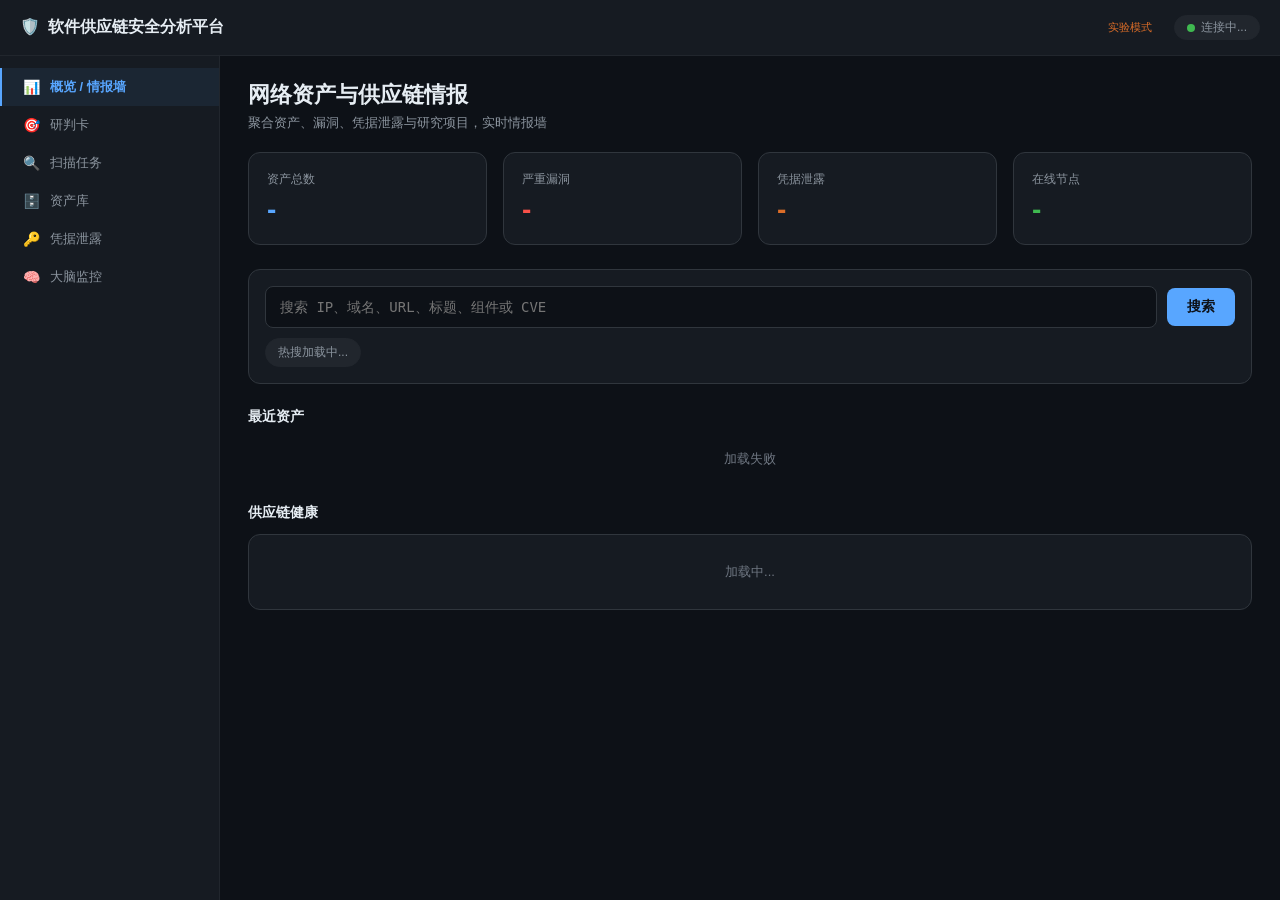
==== commit 71da098e: "Add dashboard.html (decision cards - Codex direction)" ====
--- a/dashboard.html
+++ b/dashboard.html
@@ -288,6 +288,7 @@
 <!-- ========== 侧边栏 ========== -->
 <div class="sidebar">
   <div class="sidebar-item active" data-view="overview" onclick="switchView('overview')"><span class="icon">📊</span>概览 / 情报墙</div>
+  <div class="sidebar-item" data-view="cards" onclick="switchView('cards')"><span class="icon">🎯</span>研判卡</div>
   <div class="sidebar-item" data-view="scan" onclick="switchView('scan')"><span class="icon">🔍</span>扫描任务</div>
   <div class="sidebar-item" data-view="assets" onclick="switchView('assets')"><span class="icon">🗄️</span>资产库</div>
   <div class="sidebar-item" data-view="leaks" onclick="switchView('leaks')"><span class="icon">🔑</span>凭据泄露</div>
@@ -296,6 +297,30 @@
 
 <!-- ========== 主内容 ========== -->
 <div class="main">
+
+  <!-- ===== 研判卡 ===== -->
+  <div class="view" id="view-cards">
+    <div class="page-title">研判卡</div>
+    <div class="page-desc">每天筛出值得研究的变化 · 标注 值得研究 / 噪音 / 证据不足（反馈即训练数据）</div>
+    <div class="kpi-grid" id="cards-kpis"></div>
+    <div class="card">
+      <div class="card-header">
+        <h3>研判卡列表</h3>
+        <div style="display:flex;gap:8px;align-items:center">
+          <select id="card-filter" onchange="loadCards()" style="background:#0f1420;border:1px solid #2a3550;color:#e8eaf0;padding:6px 10px;border-radius:6px;font-size:12px;">
+            <option value="">全部</option>
+            <option value="pending">待研判</option>
+            <option value="worth">值得研究</option>
+            <option value="noise">噪音</option>
+            <option value="insufficient">证据不足</option>
+            <option value="done">已处理</option>
+          </select>
+          <button class="btn-secondary" onclick="loadCards()">刷新</button>
+        </div>
+      </div>
+      <div id="cards-list"><div class="empty-hint">加载中...</div></div>
+    </div>
+  </div>
 
   <!-- ===== 概览 / 情报墙 ===== -->
   <div class="view active" id="view-overview">
@@ -481,7 +506,7 @@
 
 <script>
 const TOKEN = '';
-const VIEWS = ['overview','scan','assets','leaks','brain'];
+const VIEWS = ['overview','cards','scan','assets','leaks','brain'];
 
 async function api(path, method='GET', body=null) {
   const headers = {'Content-Type': 'application/json'};
@@ -515,6 +540,68 @@
   document.getElementById('scan-query').value = q;
 }
 
+/* ===== 研判卡 ===== */
+const CARD_LVL = {0:'L0 测绘', 1:'L1 指纹', 2:'L2 版本', 3:'L3 验证'};
+async function loadCards() {
+  const filter = document.getElementById('card-filter')?.value || '';
+  const q = filter ? '?decision=' + filter : '';
+  const el = document.getElementById('cards-list');
+  el.innerHTML = '<div class="empty-hint">加载中...</div>';
+  try {
+    const d = await api('/api/cards' + q);
+    const st = d.stats || {};
+    document.getElementById('cards-kpis').innerHTML = `
+      <div class="kpi-card"><div class="label">总数</div><div class="value blue">${st.total||0}</div></div>
+      <div class="kpi-card"><div class="label">待研判</div><div class="value orange">${st.pending||0}</div></div>
+      <div class="kpi-card"><div class="label">值得研究</div><div class="value green">${(st.by_decision||{}).worth||0}</div></div>
+      <div class="kpi-card"><div class="label">噪音</div><div class="value">${(st.by_decision||{}).noise||0}</div></div>
+      <div class="kpi-card"><div class="label">证据不足</div><div class="value">${(st.by_decision||{}).insufficient||0}</div></div>`;
+    const cards = d.cards || [];
+    if (!cards.length) { el.innerHTML = '<div class="empty-hint">暂无研判卡</div>'; return; }
+    el.innerHTML = cards.map(c => {
+      const sevColor = c.severity==='CRITICAL'?'var(--accent-red)':c.severity==='HIGH'?'var(--accent-orange)':'#d29922';
+      const dec = c.decision;
+      const decTag = dec==='pending' ? '<span class="badge" style="color:var(--accent-orange);border-color:var(--accent-orange)">待研判</span>'
+        : dec==='worth' ? '<span class="badge" style="color:var(--accent-green);border-color:var(--accent-green)">值得研究</span>'
+        : dec==='noise' ? '<span class="badge">噪音</span>'
+        : dec==='insufficient' ? '<span class="badge" style="color:#8b949e;border-color:#8b949e">证据不足</span>'
+        : '<span class="badge" style="color:#8b949e;border-color:#8b949e">已处理</span>';
+      return `
+      <div class="node-card" style="margin-bottom:10px;padding:14px">
+        <div style="display:flex;justify-content:space-between;align-items:flex-start;gap:10px">
+          <div style="flex:1">
+            <div style="display:flex;gap:8px;align-items:center;flex-wrap:wrap">
+              <strong>${escapeHtml(c.topic)}</strong>
+              <span class="badge" style="color:${sevColor};border-color:${sevColor}">${escapeHtml(c.severity)}</span>
+              <span class="tag">${escapeHtml(CARD_LVL[c.evidence_level]||'')}</span>
+              <span class="hint">评分 ${c.score} · 资产 ${c.asset_count}</span>
+            </div>
+            <div style="margin-top:6px;color:var(--text-primary)">📈 ${escapeHtml(c.change_text)}</div>
+            <div class="hint" style="margin-top:4px">💡 ${escapeHtml(c.why_worth)}</div>
+            <div class="hint" style="margin-top:4px">📋 证据：${escapeHtml(c.evidence_says)}<br>⚠️ 边界：${escapeHtml(c.evidence_limits)}</div>
+            <div class="hint" style="margin-top:4px">➡️ 下一步：${escapeHtml(c.next_step)}<br>⏹️ 放弃条件：${escapeHtml(c.abort_condition)}</div>
+            ${c.fofa_query?`<div style="margin-top:6px;display:flex;gap:8px;align-items:center"><span class="hint">FOFA：</span><code class="mono" style="background:var(--bg-tertiary);padding:2px 6px;border-radius:4px;font-size:12px">${escapeHtml(c.fofa_query)}</code><button class="btn-secondary" style="padding:2px 8px;font-size:11px" onclick="navigator.clipboard.writeText('${escapeHtml(c.fofa_query)}')">复制</button></div>`:''}
+            <div class="hint" style="margin-top:4px">来源 ${escapeHtml(c.source||'')} · ${escapeHtml(c.card_type)} · ${new Date((c.last_seen||0)*1000).toLocaleString()}</div>
+          </div>
+          <div style="display:flex;flex-direction:column;gap:6px;flex-shrink:0">${decTag}
+            <button class="btn-secondary" style="padding:4px 8px;font-size:11px;color:var(--accent-green)" onclick="decideCard('${c.card_id}','worth')">✓ 值得研究</button>
+            <button class="btn-secondary" style="padding:4px 8px;font-size:11px" onclick="decideCard('${c.card_id}','noise')">✕ 噪音</button>
+            <button class="btn-secondary" style="padding:4px 8px;font-size:11px;color:#8b949e" onclick="decideCard('${c.card_id}','insufficient')">? 证据不足</button>
+            <button class="btn-secondary" style="padding:4px 8px;font-size:11px" onclick="decideCard('${c.card_id}','done')">done 已处理</button>
+          </div>
+        </div>
+      </div>`;
+    }).join('');
+  } catch(e) { el.innerHTML = '<div class="empty-hint">加载失败: ' + escapeHtml(String(e)) + '</div>'; }
+}
+async function decideCard(cardId, decision) {
+  try {
+    const r = await api('/api/cards/' + cardId + '/decide', 'POST', {decision});
+    if (r.ok) loadCards();
+    else alert(r.error || '标记失败');
+  } catch(e) { alert('标记失败: ' + e); }
+}
+
 /* ===== 概览 ===== */
 async function loadOverview() {
   try {
@@ -523,7 +610,7 @@
       api('/api/supply-chain/overview')
     ]);
     document.getElementById('kpi-assets').textContent = (sc.total_assets||0) + ' 资产';
-    document.getElementById('kpi-vulns').textContent = (sc.vuln_total||0) + ' 漏洞';
+    document.getElementById('kpi-vulns').innerHTML = (sc.vuln_total||0) + ' 命中<span class="hint" style="font-size:12px">/条件' + (sc.vuln_condition_matched||0) + '/复验' + (sc.vuln_verified||0) + '</span>';
     document.getElementById('kpi-leaks').textContent = leaks.total || 0;
     document.getElementById('kpi-nodes').textContent = (mon.summary?.online_nodes||0) + '/' + (mon.summary?.total_nodes||0);
     const el = document.getElementById('overview-assets');
@@ -557,6 +644,7 @@
   const critical = (rb.CRITICAL||0) + (rb.HIGH||0);
   el.innerHTML = `
     <div class="metric-row"><span class="k">平均组件数 / 资产</span><span class="v">${sc.avg_components||0}</span></div>
+    <div class="metric-row"><span class="k">漏洞口径（漏洞级）</span><span class="v">疑似 ${sc.vuln_suspected||0} · 条件命中 <span style="color:var(--accent-orange)">${sc.vuln_condition_matched||0}</span> · 已复验 <span style="color:${sc.vuln_verified?'var(--accent-green)':'var(--text-secondary)'}">${sc.vuln_verified||0}</span>${sc.verified_assets?'（${sc.verified_assets} 资产）':''}</span></div>
     <div class="metric-row"><span class="k">高危+严重资产</span><span class="v" style="color:${critical?'var(--accent-red)':'var(--accent-green)'}">${critical} / ${total}</span></div>
     <div class="metric-row"><span class="k">API 暴露率</span><span class="v">${sc.api_exposed_assets||0} 资产 · ${Math.round((sc.api_exposure_rate||0)*100)}%</span></div>
     <div class="metric-row"><span class="k">风险分布</span><span class="v">${Object.entries(rb).filter(([k])=>k!=='INFO').map(([k,v])=>`${k}:${v}`).join(' · ')||'-'}</span></div>
@@ -951,6 +1039,7 @@
 
 /* ===== 初始化 ===== */
 loadOverview();
+loadCards();
 loadAssets();
 loadLeaks();
 loadMonitor();
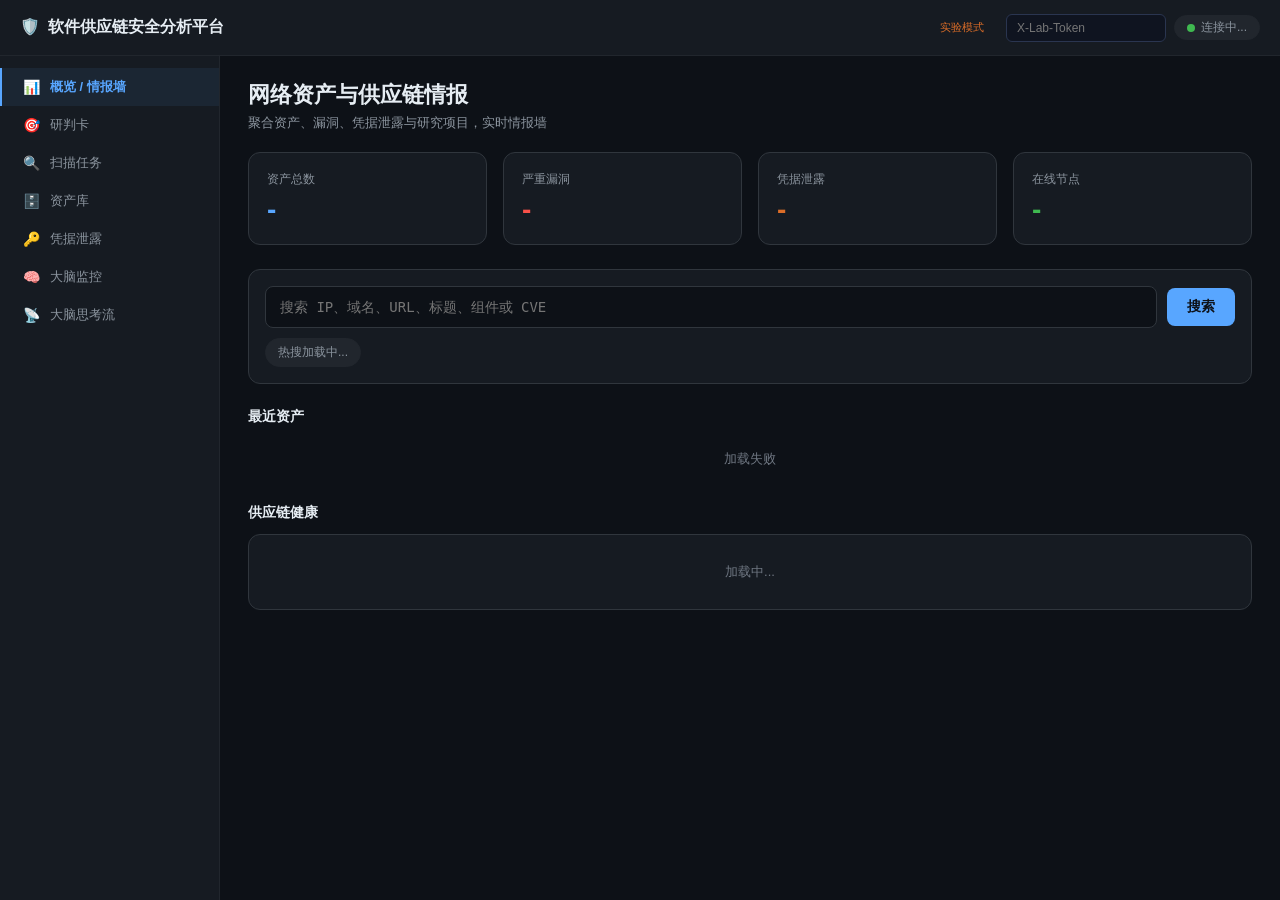
==== commit 1b6a0139: "Add dashboard.html (brain activity stream visualization)" ====
--- a/dashboard.html
+++ b/dashboard.html
@@ -282,6 +282,7 @@
   <div class="brand"><span class="brand-icon">🛡️</span>软件供应链安全分析平台</div>
   <div class="spacer"></div>
   <span class="badge" style="color:var(--accent-orange);border-color:var(--accent-orange);margin-right:12px" id="mode-badge">实验模式</span>
+  <input id="lab-token-input" type="password" placeholder="X-Lab-Token" style="background:#0f1420;border:1px solid #2a3550;color:#e8eaf0;padding:6px 10px;border-radius:6px;font-size:12px;width:160px;margin-right:8px" title="大脑管理 Token（保存在本地）">
   <div class="status-badge"><span class="status-dot"></span><span id="topbar-status">连接中...</span></div>
 </div>
 
@@ -293,6 +294,7 @@
   <div class="sidebar-item" data-view="assets" onclick="switchView('assets')"><span class="icon">🗄️</span>资产库</div>
   <div class="sidebar-item" data-view="leaks" onclick="switchView('leaks')"><span class="icon">🔑</span>凭据泄露</div>
   <div class="sidebar-item" data-view="brain" onclick="switchView('brain')"><span class="icon">🧠</span>大脑监控</div>
+  <div class="sidebar-item" data-view="brainstream" onclick="switchView('brainstream')"><span class="icon">📡</span>大脑思考流</div>
 </div>
 
 <!-- ========== 主内容 ========== -->
@@ -482,6 +484,31 @@
   </div>
 </div>
 
+<!-- ===== 大脑思考流 ===== -->
+  <div class="view" id="view-brainstream">
+    <div class="page-title">大脑思考流</div>
+    <div class="page-desc">研究大脑正在干什么、为什么这样做、AI 在想什么（实时更新）</div>
+    <div class="card">
+      <div class="card-header">
+        <h3>实时活动流</h3>
+        <div style="display:flex;gap:8px;align-items:center">
+          <select id="bs-filter" onchange="loadBrainStream()" style="background:#0f1420;border:1px solid #2a3550;color:#e8eaf0;padding:6px 10px;border-radius:6px;font-size:12px;">
+            <option value="">全部</option>
+            <option value="think">思考</option>
+            <option value="decide">决策</option>
+            <option value="action">动作</option>
+            <option value="result">结果</option>
+            <option value="sync">热搜同步</option>
+            <option value="warn">警告</option>
+            <option value="error">错误</option>
+          </select>
+          <button class="btn-secondary" onclick="loadBrainStream()">刷新</button>
+        </div>
+      </div>
+      <div id="brain-stream"><div class="empty-hint">加载中...</div></div>
+    </div>
+  </div>
+
 <!-- ========== 抽屉 ========== -->
 <div class="drawer-overlay" id="drawer-overlay" onclick="closeDrawer()"></div>
 <div class="drawer" id="drawer">
@@ -505,14 +532,16 @@
 </div>
 
 <script>
-const TOKEN = '';
-const VIEWS = ['overview','cards','scan','assets','leaks','brain'];
+const TOKEN_KEY = 'workbuddy_lab_token';
+const TOKEN = localStorage.getItem(TOKEN_KEY) || '';
+const VIEWS = ['overview','cards','scan','assets','leaks','brain','brainstream'];
 
 async function api(path, method='GET', body=null) {
   const headers = {'Content-Type': 'application/json'};
-  if (TOKEN) headers['X-Lab-Token'] = TOKEN;
   // 通过 nginx 反代访问时（/sc/ 前缀），API 请求也带上前缀，走同一后端
   const base = window.location.pathname.startsWith('/sc/') ? '/sc' : '';
+  const token = localStorage.getItem(TOKEN_KEY) || '';
+  if (token) headers['X-Lab-Token'] = token;
   const opts = {method, headers};
   if (body) opts.body = JSON.stringify(body);
   const r = await fetch(base + path, opts);
@@ -602,6 +631,37 @@
   } catch(e) { alert('标记失败: ' + e); }
 }
 
+/* ===== 大脑思考流 ===== */
+const BS_ICON = {think:'🤔', decide:'🎯', action:'⚙️', result:'✅', sync:'📡', warn:'⚠️', error:'❌'};
+async function loadBrainStream() {
+  const filter = document.getElementById('bs-filter')?.value || '';
+  const q = filter ? '?type=' + filter : '';
+  const el = document.getElementById('brain-stream');
+  el.innerHTML = '<div class="empty-hint">加载中...</div>';
+  try {
+    const d = await api('/api/brain/events' + q);
+    const events = d.events || [];
+    if (!events.length) { el.innerHTML = '<div class="empty-hint">暂无大脑活动（等研究大脑跑一轮）</div>'; return; }
+    el.innerHTML = events.map(e => {
+      const icon = BS_ICON[e.event_type] || '•';
+      const color = e.event_type==='error'?'var(--accent-red)':e.event_type==='warn'?'var(--accent-orange)':e.event_type==='result'?'var(--accent-green)':e.event_type==='decide'?'var(--accent-blue)':'var(--text-secondary)';
+      const meta = e.meta || {};
+      const extra = Object.keys(meta).length ? `<div class="hint" style="margin-top:2px;font-size:11px">${JSON.stringify(meta).slice(0,180)}</div>` : '';
+      return `
+      <div style="border-left:3px solid ${color};padding:10px 12px;margin-bottom:8px;background:var(--bg-tertiary);border-radius:0 6px 6px 0">
+        <div style="display:flex;justify-content:space-between;align-items:center">
+          <div><span style="color:${color}">${icon}</span> <strong>${escapeHtml(e.action||'')}</strong> ${e.project?`<span class="tag">${escapeHtml(e.project)}</span>`:''}</div>
+          <span class="hint" style="font-size:11px">${new Date((e.ts||0)*1000).toLocaleString()}</span>
+        </div>
+        ${e.detail?`<div class="hint" style="margin-top:4px">${escapeHtml(e.detail)}</div>`:''}
+        ${e.reason?`<div class="hint" style="margin-top:2px">💬 理由：${escapeHtml(e.reason)}</div>`:''}
+        ${e.ai_thought?`<div class="hint" style="margin-top:2px;color:var(--accent-blue)">🧠 AI 思考：${escapeHtml(e.ai_thought)}</div>`:''}
+        ${extra}
+      </div>`;
+    }).join('');
+  } catch(e) { el.innerHTML = '<div class="empty-hint">加载失败: ' + escapeHtml(String(e)) + '</div>'; }
+}
+
 /* ===== 概览 ===== */
 async function loadOverview() {
   try {
@@ -1044,13 +1104,22 @@
 loadLeaks();
 loadMonitor();
 loadAnalytics();
+// token 输入持久化
+const ti = document.getElementById('lab-token-input');
+if (ti) {
+  ti.value = localStorage.getItem(TOKEN_KEY) || '';
+  ti.addEventListener('change', () => localStorage.setItem(TOKEN_KEY, ti.value.trim()));
+}
+
 loadResearch();
 loadProjectAnalysis();
+loadBrainStream();
 setInterval(loadMonitor, 5000);
 setInterval(loadOverview, 15000);
 setInterval(loadLeaks, 20000);
 setInterval(loadResearch, 30000);
 setInterval(loadProjectAnalysis, 60000);
+setInterval(loadBrainStream, 8000);
 </script>
 </body>
 </html>
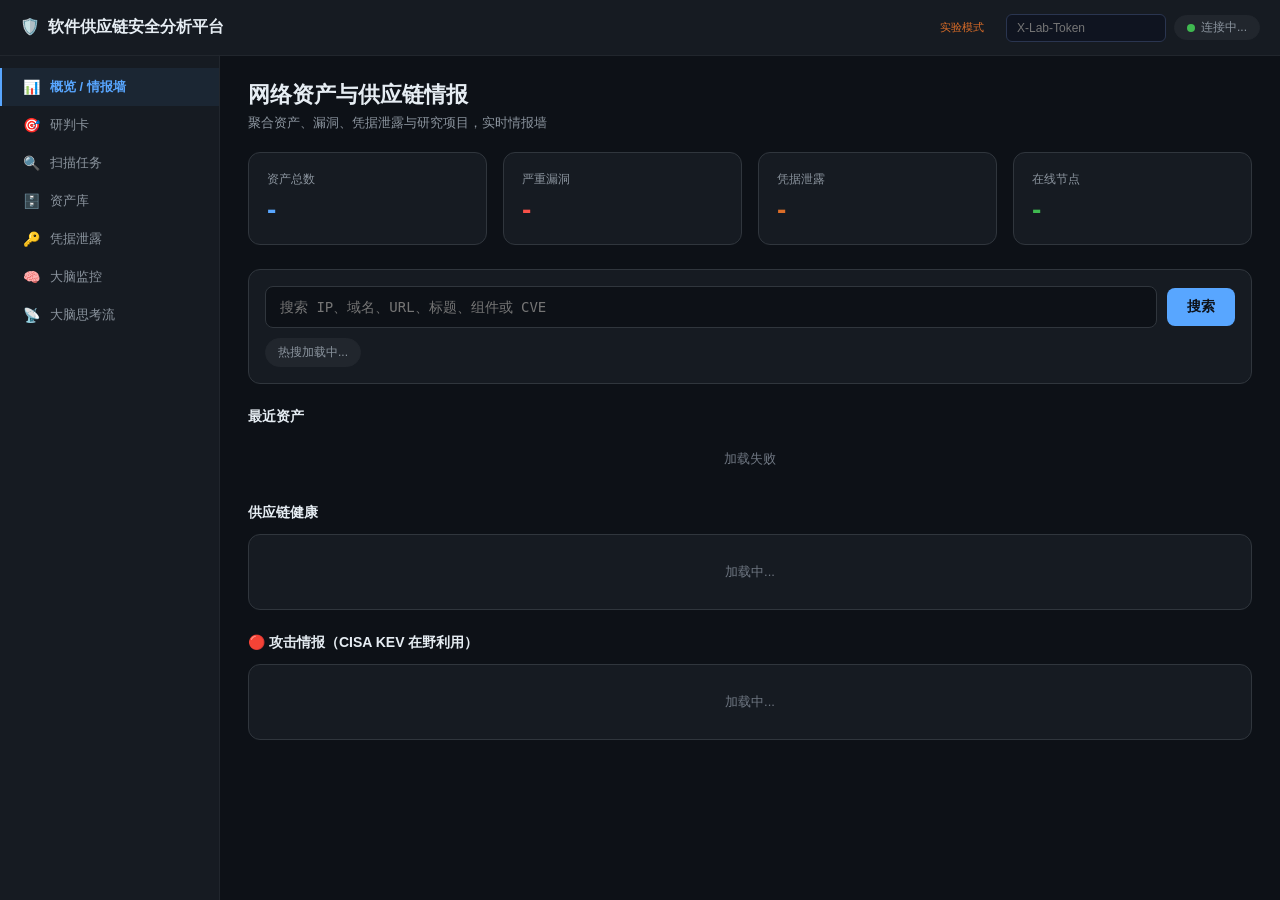
==== commit d26217fe: "Fix dashboard.html (brainstream JS syntax error + no-cache)" ====
--- a/dashboard.html
+++ b/dashboard.html
@@ -347,15 +347,17 @@
     <div id="overview-assets"><div class="empty-hint">加载中...</div></div>
     <div class="section-label">供应链健康</div>
     <div class="card" id="supply-overview"><div class="empty-hint">加载中...</div></div>
+    <div class="section-label">🔴 攻击情报（CISA KEV 在野利用）</div>
+    <div class="card" id="threat-overview"><div class="empty-hint">加载中...</div></div>
   </div>
 
   <!-- ===== 扫描任务 ===== -->
   <div class="view" id="view-scan">
     <div class="page-title">扫描任务</div>
-    <div class="page-desc">输入有权测试的 URL，或使用 FOFA 发现资产</div>
+    <div class="page-desc">输入有权测试的 URL，或使用测绘平台发现资产</div>
     <div class="card">
       <div class="chips" style="margin-bottom:12px">
-        <span class="chip" style="background:var(--accent-blue);color:var(--bg-primary);font-weight:600">FOFA 资产发现</span>
+        <span class="chip" style="background:var(--accent-blue);color:var(--bg-primary);font-weight:600">测绘平台资产发现</span>
         <span class="chip">手动输入 URL</span>
       </div>
       <div class="query-box">
@@ -383,7 +385,7 @@
   <!-- ===== 资产库 ===== -->
   <div class="view" id="view-assets">
     <div class="page-title">资产库</div>
-    <div class="page-desc">FoFa 风格资产列表，点击查看详情</div>
+    <div class="page-desc">测绘平台风格资产列表，点击查看详情</div>
     <div class="card">
       <div class="card-header">
         <h3>资产列表</h3>
@@ -460,7 +462,7 @@
         </div>
         <div id="project-analysis"><div class="empty-hint">加载中...</div></div>
       </div>
-      <div class="chart-card"><h3>FoFa 热搜组件</h3><div id="fofa-hot"><div class="empty-hint">加载中...</div></div></div>
+      <div class="chart-card"><h3>测绘平台热搜组件</h3><div id="fofa-hot"><div class="empty-hint">加载中...</div></div></div>
       <div class="chart-card"><h3>趋势信号</h3><div id="trend-signals"><div class="empty-hint">加载中...</div></div></div>
       <div class="chart-card"><h3>研究运行记录</h3><div id="research-runs"><div class="empty-hint">加载中...</div></div></div>
     </div>
@@ -470,13 +472,13 @@
         <div class="msg bot">你好！我是大脑控制台。可以查看节点状态、统计实验数据、下发扫描任务，或全量遍历 API 发现凭据泄露。</div>
       </div>
       <div class="chat-input">
-        <input id="chat-input" placeholder="例如：查看所有节点状态 / 用 fofa 扫描 50 个 nginx 资产 / 统计实验数据" onkeydown="if(event.key==='Enter')sendChat()">
+        <input id="chat-input" placeholder="例如：查看所有节点状态 / 用测绘平台扫描 50 个 nginx 资产 / 统计实验数据" onkeydown="if(event.key==='Enter')sendChat()">
         <button class="btn" onclick="sendChat()">发送</button>
       </div>
       <div class="chips">
         <span class="chip" onclick="quickChat('查看所有节点状态')">节点状态</span>
         <span class="chip" onclick="quickChat('统计实验数据')">数据统计</span>
-        <span class="chip" onclick="quickChat('用 fofa 扫描 50 个 nginx 资产')">fofa 扫描</span>
+        <span class="chip" onclick="quickChat('用测绘平台扫描 50 个 nginx 资产')">测绘扫描</span>
         <span class="chip" onclick="quickChat('检测漏洞')">漏洞检测</span>
         <span class="chip" onclick="quickChat('技术指纹')">技术指纹</span>
       </div>
@@ -609,7 +611,7 @@
             <div class="hint" style="margin-top:4px">💡 ${escapeHtml(c.why_worth)}</div>
             <div class="hint" style="margin-top:4px">📋 证据：${escapeHtml(c.evidence_says)}<br>⚠️ 边界：${escapeHtml(c.evidence_limits)}</div>
             <div class="hint" style="margin-top:4px">➡️ 下一步：${escapeHtml(c.next_step)}<br>⏹️ 放弃条件：${escapeHtml(c.abort_condition)}</div>
-            ${c.fofa_query?`<div style="margin-top:6px;display:flex;gap:8px;align-items:center"><span class="hint">FOFA：</span><code class="mono" style="background:var(--bg-tertiary);padding:2px 6px;border-radius:4px;font-size:12px">${escapeHtml(c.fofa_query)}</code><button class="btn-secondary" style="padding:2px 8px;font-size:11px" onclick="navigator.clipboard.writeText('${escapeHtml(c.fofa_query)}')">复制</button></div>`:''}
+            ${c.fofa_query?`<div style="margin-top:6px;display:flex;gap:8px;align-items:center"><span class="hint">测绘语法：</span><code class="mono" style="background:var(--bg-tertiary);padding:2px 6px;border-radius:4px;font-size:12px">${escapeHtml(c.fofa_query)}</code><button class="btn-secondary" style="padding:2px 8px;font-size:11px" onclick="navigator.clipboard.writeText('${escapeHtml(c.fofa_query)}')">复制</button></div>`:''}
             <div class="hint" style="margin-top:4px">来源 ${escapeHtml(c.source||'')} · ${escapeHtml(c.card_type)} · ${new Date((c.last_seen||0)*1000).toLocaleString()}</div>
           </div>
           <div style="display:flex;flex-direction:column;gap:6px;flex-shrink:0">${decTag}
@@ -691,10 +693,33 @@
           </div>
         </div>
       </div>`;
-    }).join('') || '<div class="empty-hint">暂无资产，先在对话区下发 fofa 扫描任务</div>';
+    }).join('') || '<div class="empty-hint">暂无资产，先在对话区下发 测绘扫描任务</div>';
     // 供应链健康摘要
     renderSupplyChain(sc);
+    loadThreatIntel();
   } catch(e) { document.getElementById('overview-assets').innerHTML = '<div class="empty-hint">加载失败</div>'; }
+}
+async function loadThreatIntel() {
+  const el = document.getElementById('threat-overview');
+  try {
+    const d = await api('/api/threat-intel');
+    const bc = d.by_component || {};
+    const entries = Object.entries(bc).sort((a,b) => b[1]-a[1]).slice(0,10);
+    if (!entries.length) { el.innerHTML = '<div class="empty-hint">暂无攻击情报（可手动同步 CISA KEV）</div>'; return; }
+    const max = entries[0][1];
+    el.innerHTML = `
+      <div class="metric-row"><span class="k">在野利用漏洞（KEV）</span><span class="v">${d.total||0} 条 · ${entries.length}+ 组件命中</span></div>
+      <div class="metric-row"><span class="k">勒索软件利用</span><span class="v" style="color:${d.ransomware_total?'var(--accent-red)':'var(--text-secondary)'}">${d.ransomware_total||0} 条</span></div>
+      <div class="metric-row"><span class="k">最后同步</span><span class="v">${d.last_sync?new Date((d.last_sync||0)*1000).toLocaleString():'-'}</span></div>
+      <div style="margin-top:8px">${entries.map(([c,n]) => `
+        <div style="display:flex;align-items:center;gap:8px;margin-bottom:4px">
+          <span class="k" style="width:110px;flex-shrink:0">🔥 ${escapeHtml(c)}</span>
+          <div style="flex:1;background:var(--bg-tertiary);border-radius:4px;height:14px;overflow:hidden">
+            <div style="width:${Math.round(n/max*100)}%;height:100%;background:${n>=20?'var(--accent-red)':n>=5?'var(--accent-orange)':'#d29922'}"></div>
+          </div>
+          <span class="v" style="width:40px;text-align:right">${n}</span>
+        </div>`).join('')}</div>`;
+  } catch(e) { el.innerHTML = '<div class="empty-hint">加载失败</div>'; }
 }
 function renderSupplyChain(sc) {
   const el = document.getElementById('supply-overview');
@@ -719,7 +744,7 @@
   document.getElementById('scan-status').textContent = '正在下发任务...';
   document.getElementById('scan-progress').style.width = '10%';
   document.getElementById('scan-pct').textContent = '10%';
-  const r = await api('/api/chat', 'POST', {message: '用 fofa 扫描 ' + q});
+  const r = await api('/api/chat', 'POST', {message: '用 测绘扫描 ' + q});
   document.getElementById('scan-status').textContent = r.reply || r.error || '已下发';
   document.getElementById('scan-progress').style.width = '30%';
   document.getElementById('scan-pct').textContent = '30%';
@@ -1038,7 +1063,7 @@
         </div>
       </div>
       ${d.fofa_query ? `<div style="margin-top:12px;display:flex;gap:8px;align-items:center;flex-wrap:wrap">
-        <span class="hint">FOFA 语法：</span>
+        <span class="hint">测绘语法：</span>
         <code class="mono" style="background:var(--bg-tertiary);padding:4px 8px;border-radius:4px;border:1px solid var(--border)">${escapeHtml(d.fofa_query)}</code>
         <button class="btn-secondary" onclick="navigator.clipboard.writeText('${escapeHtml(d.fofa_query)}')">复制</button>
         <button class="btn-secondary" onclick="setSearch('${escapeHtml(d.fofa_query)}')">🔎 在扫描页使用</button>
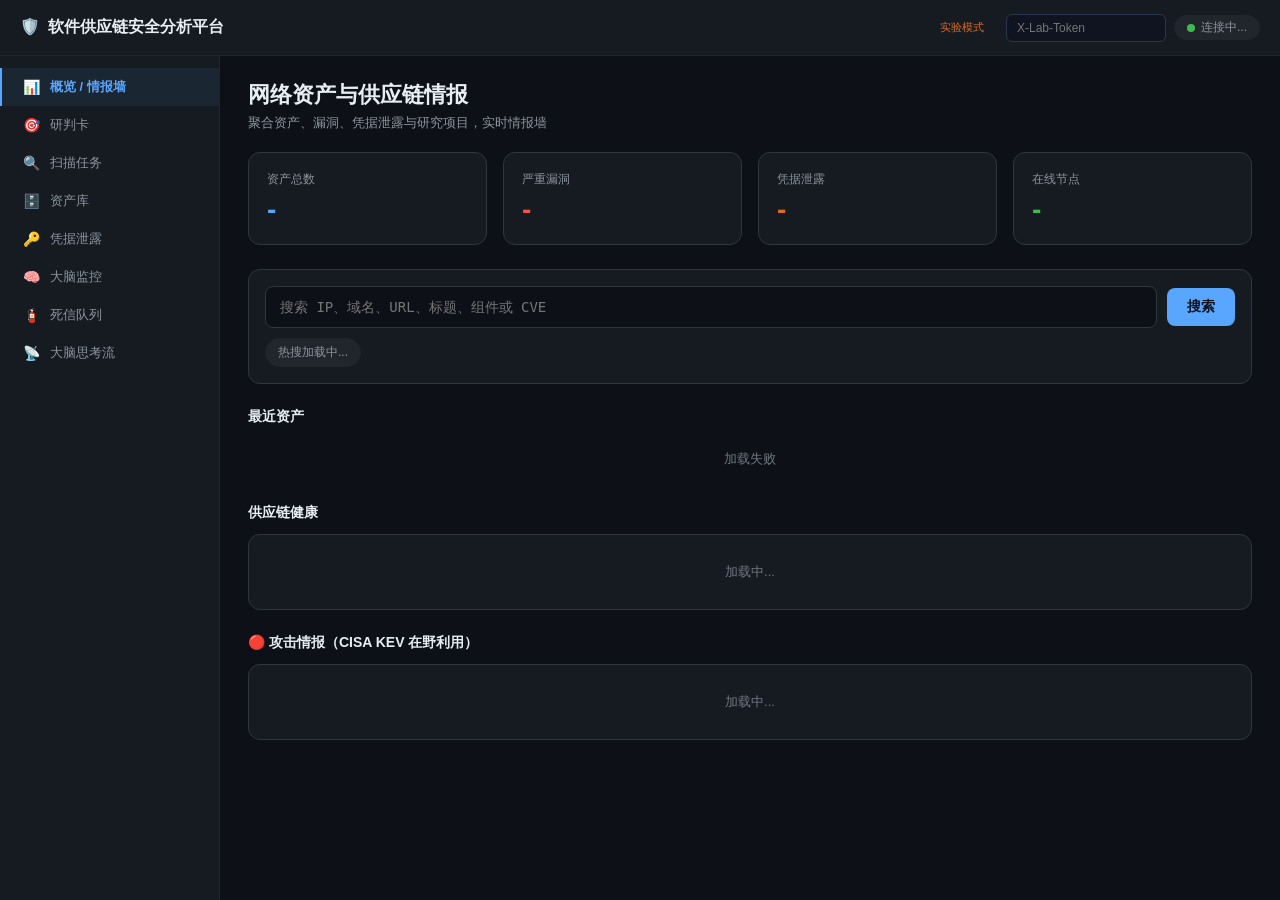
==== commit 4236e655: "Update dashboard.html" ====
--- a/dashboard.html
+++ b/dashboard.html
@@ -294,6 +294,7 @@
   <div class="sidebar-item" data-view="assets" onclick="switchView('assets')"><span class="icon">🗄️</span>资产库</div>
   <div class="sidebar-item" data-view="leaks" onclick="switchView('leaks')"><span class="icon">🔑</span>凭据泄露</div>
   <div class="sidebar-item" data-view="brain" onclick="switchView('brain')"><span class="icon">🧠</span>大脑监控</div>
+  <div class="sidebar-item" data-view="dlq" onclick="switchView('dlq')"><span class="icon">🧯</span>死信队列</div>
   <div class="sidebar-item" data-view="brainstream" onclick="switchView('brainstream')"><span class="icon">📡</span>大脑思考流</div>
 </div>
 
@@ -481,6 +482,35 @@
         <span class="chip" onclick="quickChat('用测绘平台扫描 50 个 nginx 资产')">测绘扫描</span>
         <span class="chip" onclick="quickChat('检测漏洞')">漏洞检测</span>
         <span class="chip" onclick="quickChat('技术指纹')">技术指纹</span>
+      </div>
+    </div>
+  </div>
+
+  <!-- ===== 死信队列 ===== -->
+  <div class="view" id="view-dlq">
+    <div class="page-title">死信队列</div>
+    <div class="page-desc">管理员运维区 · 查看终止任务并按次授予一个新的 attempt</div>
+    <div class="card" id="dlq-login" style="display:none">
+      <h3>管理员登录</h3>
+      <div class="query-box">
+        <input class="query-input" id="dlq-admin-password" type="password" autocomplete="current-password" placeholder="管理员密码" onkeydown="if(event.key==='Enter')loginForDlq()">
+        <button class="btn" onclick="loginForDlq()">登录</button>
+      </div>
+      <div class="hint" id="dlq-login-status" style="margin-top:8px">密码只用于建立 HttpOnly 管理会话，不会保存在浏览器本地。</div>
+    </div>
+    <div class="kpi-grid">
+      <div class="kpi-card"><div class="label">Dead 任务</div><div class="value red" id="dlq-count">-</div></div>
+    </div>
+    <div class="card">
+      <div class="card-header">
+        <h3>终止任务</h3>
+        <button class="btn-secondary" onclick="loadDlq()">刷新</button>
+      </div>
+      <div style="overflow-x:auto">
+        <table class="asset-table">
+          <thead><tr><th>任务</th><th>项目</th><th>类型</th><th>目标数</th><th>Attempts</th><th>最后错误</th><th>结束时间</th><th>操作</th></tr></thead>
+          <tbody id="dlq-table"><tr><td colspan="8" class="empty-hint">进入本页面后加载</td></tr></tbody>
+        </table>
       </div>
     </div>
   </div>
@@ -536,7 +566,7 @@
 <script>
 const TOKEN_KEY = 'workbuddy_lab_token';
 const TOKEN = localStorage.getItem(TOKEN_KEY) || '';
-const VIEWS = ['overview','cards','scan','assets','leaks','brain','brainstream'];
+const VIEWS = ['overview','cards','scan','assets','leaks','brain','dlq','brainstream'];
 
 async function api(path, method='GET', body=null) {
   const headers = {'Content-Type': 'application/json'};
@@ -564,6 +594,7 @@
 function switchView(v) {
   document.querySelectorAll('.sidebar-item').forEach(i => i.classList.toggle('active', i.dataset.view === v));
   document.querySelectorAll('.view').forEach(x => x.classList.toggle('active', x.id === 'view-' + v));
+  if (v === 'dlq') loadDlq();
 }
 function setSearch(q) {
   document.getElementById('overview-search').value = q;
@@ -633,6 +664,77 @@
   } catch(e) { alert('标记失败: ' + e); }
 }
 
+/* ===== 死信队列（管理员） ===== */
+async function loadDlq() {
+  const table = document.getElementById('dlq-table');
+  if (!table) return;
+  table.innerHTML = '<tr><td colspan="8" class="empty-hint">加载中...</td></tr>';
+  try {
+    const d = await api('/api/tasks/dead?limit=100');
+    const login = document.getElementById('dlq-login');
+    if (d.error) {
+      login.style.display = '';
+      document.getElementById('dlq-count').textContent = '-';
+      table.innerHTML = `<tr><td colspan="8" class="empty-hint">${escapeHtml(d.error)}</td></tr>`;
+      return;
+    }
+    login.style.display = 'none';
+    const tasks = d.tasks || [];
+    document.getElementById('dlq-count').textContent = d.count || 0;
+    if (!tasks.length) {
+      table.innerHTML = '<tr><td colspan="8" class="empty-hint">当前没有死信任务</td></tr>';
+      return;
+    }
+    table.innerHTML = tasks.map(t => `
+      <tr>
+        <td class="mono">${escapeHtml(t.task_id)}</td>
+        <td>${escapeHtml(t.project_name || t.project_slug || '-')}</td>
+        <td>${escapeHtml(t.task_type || '-')}</td>
+        <td class="mono">${Number(t.target_count || 0)}</td>
+        <td class="mono">${Number(t.attempt_count || 0)} / ${Number(t.max_attempts || 0)}</td>
+        <td title="${escapeHtml(t.last_error || '')}">${escapeHtml(String(t.last_error || '-').slice(0, 100))}</td>
+        <td>${t.finished_at ? new Date(t.finished_at * 1000).toLocaleString() : '-'}</td>
+        <td><button class="btn-secondary" style="color:var(--accent-orange)" data-task="${escapeHtml(t.task_id)}" onclick="retryDeadTask(this.dataset.task)">重试一次</button></td>
+      </tr>`).join('');
+  } catch (e) {
+    table.innerHTML = `<tr><td colspan="8" class="empty-hint">加载失败：${escapeHtml(String(e))}</td></tr>`;
+  }
+}
+
+async function loginForDlq() {
+  const input = document.getElementById('dlq-admin-password');
+  const status = document.getElementById('dlq-login-status');
+  const password = input.value;
+  if (!password) { status.textContent = '请输入管理员密码'; return; }
+  status.textContent = '正在登录...';
+  const base = window.location.pathname.startsWith('/sc/') ? '/sc' : '';
+  try {
+    const response = await fetch(base + '/api/auth/login', {
+      method: 'POST', headers: {'Content-Type': 'application/json'},
+      body: JSON.stringify({role: 'admin', password})
+    });
+    const data = await response.json();
+    input.value = '';
+    if (!response.ok) { status.textContent = data.error || '登录失败'; return; }
+    status.textContent = '登录成功';
+    await loadDlq();
+  } catch (e) {
+    input.value = '';
+    status.textContent = '登录失败：' + String(e);
+  }
+}
+
+async function retryDeadTask(taskId) {
+  const reason = window.prompt('请输入重试原因（将写入审计记录）');
+  if (reason === null) return;
+  if (!reason.trim()) { alert('必须填写重试原因'); return; }
+  if (!window.confirm(`确认让任务 ${taskId} 获得一次新的执行机会？`)) return;
+  const result = await api('/api/tasks/' + encodeURIComponent(taskId) + '/retry', 'POST', {reason: reason.trim()});
+  if (!result.ok) { alert(result.error || '重试失败'); return; }
+  alert('任务已重新进入 pending，系统只增加了一次 attempt 预算。');
+  await loadDlq();
+}
+
 /* ===== 大脑思考流 ===== */
 const BS_ICON = {think:'🤔', decide:'🎯', action:'⚙️', result:'✅', sync:'📡', warn:'⚠️', error:'❌'};
 async function loadBrainStream() {
@@ -668,7 +770,7 @@
 async function loadOverview() {
   try {
     const [mon, assets, leaks, sc] = await Promise.all([
-      api('/api/monitor/overview'), api('/api/assets?limit=50'), api('/api/leaks/stats'),
+      api('/api/monitor/summary'), api('/api/assets?limit=50'), api('/api/leaks/stats'),
       api('/api/supply-chain/overview')
     ]);
     document.getElementById('kpi-assets').textContent = (sc.total_assets||0) + ' 资产';
@@ -770,7 +872,15 @@
   const q = document.getElementById('asset-search')?.value.trim() || '';
   const url = q ? '/api/assets?query=' + encodeURIComponent(q) : '/api/assets?limit=100';
   const d = await api(url);
-  document.getElementById('asset-count').textContent = '共 ' + d.total + ' 个';
+  let countText = 'URL入口 ' + d.total + ' 个';
+  if (!q) {
+    const infra = await api('/api/infrastructure-supply-chain/overview?project_slug=owner-chuhaijian');
+    const summary = infra.summary || {};
+    if (!infra.error && summary.url_entries != null) {
+      countText = `当前主机 ${summary.current_hosts||0} · 当前IP ${summary.current_ips||0} · URL入口 ${summary.url_entries||0} · 历史IP ${summary.historical_ips||0} · 平台依赖 ${summary.platform_services||0}`;
+    }
+  }
+  document.getElementById('asset-count').textContent = countText;
   const tbody = document.getElementById('asset-table');
   tbody.innerHTML = '';
   if (!d.assets?.length) { tbody.innerHTML = '<tr><td colspan="9" class="empty-hint">暂无资产</td></tr>'; return; }
@@ -829,11 +939,18 @@
     }
     if (d.vuln_count) meta.push('漏洞 ' + d.vuln_count);
     if (d.tech_count) meta.push('组件 ' + d.tech_count);
+    if (d.risk_score != null) meta.push('风险分 ' + d.risk_score);
     if (d.project_slug) meta.push('项目 ' + d.project_slug);
     if (d.data_source) meta.push('来源 ' + d.data_source);
     if (d.confidence) meta.push('置信度 ' + d.confidence);
     if (d.analyzed_at) meta.push('分析于 ' + new Date(d.analyzed_at*1000).toLocaleString());
     metaEl.textContent = meta.join(' · ');
+    // 基础设施供应链只在管理员会话中返回；供应商实体不会成为扫描目标。
+    let infrastructure = {};
+    if (d.project_slug && (d.asset?.url || host)) {
+      infrastructure = await api('/api/infrastructure-supply-chain/asset?project_slug=' +
+        encodeURIComponent(d.project_slug) + '&asset=' + encodeURIComponent(d.asset?.url || host));
+    }
     // 渲染各面板
     const vulns = (d.vulnerabilities || []).slice(0, 30).map(v => `
       <div class="vuln-card">
@@ -849,8 +966,28 @@
         <span class="k">${escapeHtml(t.name||'')}</span>
         <span class="v">${escapeHtml(t.version||'')}${t.category?' · '+escapeHtml(t.category):''}</span>
       </div>`).join('') || '<div class="hint">无组件指纹</div>';
-    const supplies = (d.supply_chains || []).map(s => `
-      <div class="metric-row"><span class="k">${escapeHtml(s.component||s.name||'')}</span><span class="v">${escapeHtml(s.chain||s.dependency_chain||s.path||'')}</span></div>`).join('') || '<div class="hint">无供应链链数据</div>';
+    const relationLabels = {
+      SERVED_BY:'入口属于', RESOLVES_TO:'DNS 指向', IN_PREFIX:'位于网段',
+      OBSERVED_AT:'历史观测于',
+      ANNOUNCED_BY:'BGP 宣告方', OPERATED_BY:'网络运营方',
+      ASSIGNED_TO:'地址分配给', RESOURCE_MANAGED_BY:'地址资源管理方',
+      USES_NAMESERVER:'使用域名服务器', USES_MAIL_EXCHANGER:'使用邮件服务',
+      CNAME_TO:'别名指向', PRESENTS_CERTIFICATE:'提供证书',
+      ISSUED_BY:'证书签发方', COVERS_DOMAIN:'证书覆盖域名',
+      RUNS_COMPONENT:'运行组件', EXPOSES_API:'暴露 API',
+      DISCOVERED_ROUTE:'发现业务路径', CALLS_EXTERNAL_SERVICE:'依赖外部服务',
+      DEPENDS_ON_SERVICE:'平台依赖', PROVIDED_BY:'服务提供方'
+    };
+    const infraRelations = (infrastructure.relations || []).map(r => `
+      <div class="metric-row">
+        <span class="k">${escapeHtml(r.subject_name||r.subject_key||'')} · ${escapeHtml(relationLabels[r.predicate]||r.predicate||'关联')}</span>
+        <span class="v">${escapeHtml(r.object_name||r.object_key||'')} · ${r.status==='historical'?'历史':r.status==='stale'?'已失效':'当前'} · 置信度 ${Math.round(Number(r.confidence||0)*100)}% · ${escapeHtml(r.source||'')}</span>
+      </div>`).join('');
+    const componentSupplies = (d.supply_chains || []).map(s => `
+      <div class="metric-row"><span class="k">${escapeHtml(s.component||s.name||'')}</span><span class="v">${escapeHtml(s.chain||s.dependency_chain||s.path||'')}</span></div>`).join('');
+    const supplies = infrastructure.error
+      ? '<div class="hint">基础设施供应链需要管理员登录后查看</div>' + (componentSupplies||'')
+      : ((infraRelations ? '<div class="hint" style="margin-bottom:8px">基础设施供应链 · 被动公开数据，不扩大扫描范围</div>' + infraRelations : '') + componentSupplies || '<div class="hint">无供应链关系数据</div>');
     const apis = (d.api_endpoints || []).map(a => {
       const url = a.url || a.endpoint || a.path || '';
       return `<div class="leak-item">
@@ -868,8 +1005,14 @@
         <div class="leak-key">${escapeHtml(s.secret_type||s.type||'')}: ${escapeHtml(s.value_masked||s.detail||'')}</div>
         <div class="leak-meta">${escapeHtml(s.source||s.path||s.endpoint||'')}</div>
       </div>`).join('') || '<div class="hint">无敏感信息</div>';
+    const conclusion = (d.finding_summary || []).length ? `
+      <div class="evidence-box" style="border-color:${riskColor};margin-bottom:12px">
+        <strong style="color:${riskColor}">大脑结论 · ${escapeHtml(risk)} ${Number(d.risk_score||0)}/100</strong>
+        <div class="hint" style="margin-top:6px">${(d.finding_summary||[]).map(x=>escapeHtml(x)).join(' · ')}</div>
+        <div class="hint" style="margin-top:4px">置信度：${escapeHtml(d.confidence||'low')}。条件匹配漏洞不等同于已确认可利用。</div>
+      </div>` : '';
     document.getElementById('drawer-content').innerHTML = `
-      <div data-panel="vuln">${vulns}</div>
+      <div data-panel="vuln">${conclusion}${vulns}</div>
       <div data-panel="tech" style="display:none">${techs}</div>
       <div data-panel="supply" style="display:none">${supplies}</div>
       <div data-panel="api" style="display:none">${apis}</div>
@@ -920,6 +1063,11 @@
 /* ===== 大脑监控 ===== */
 async function loadMonitor() {
   const d = await api('/api/monitor/overview');
+  if (d.error) {
+    document.getElementById('nodes-grid').innerHTML = '<div class="empty-hint">节点、任务与实验详情需要管理员登录后查看</div>';
+    document.getElementById('topbar-status').textContent = '详细监控已保护';
+    return;
+  }
   const s = d.summary || {};
   document.getElementById('s-nodes').textContent = s.total_nodes || 0;
   document.getElementById('s-online').textContent = s.online_nodes || 0;
